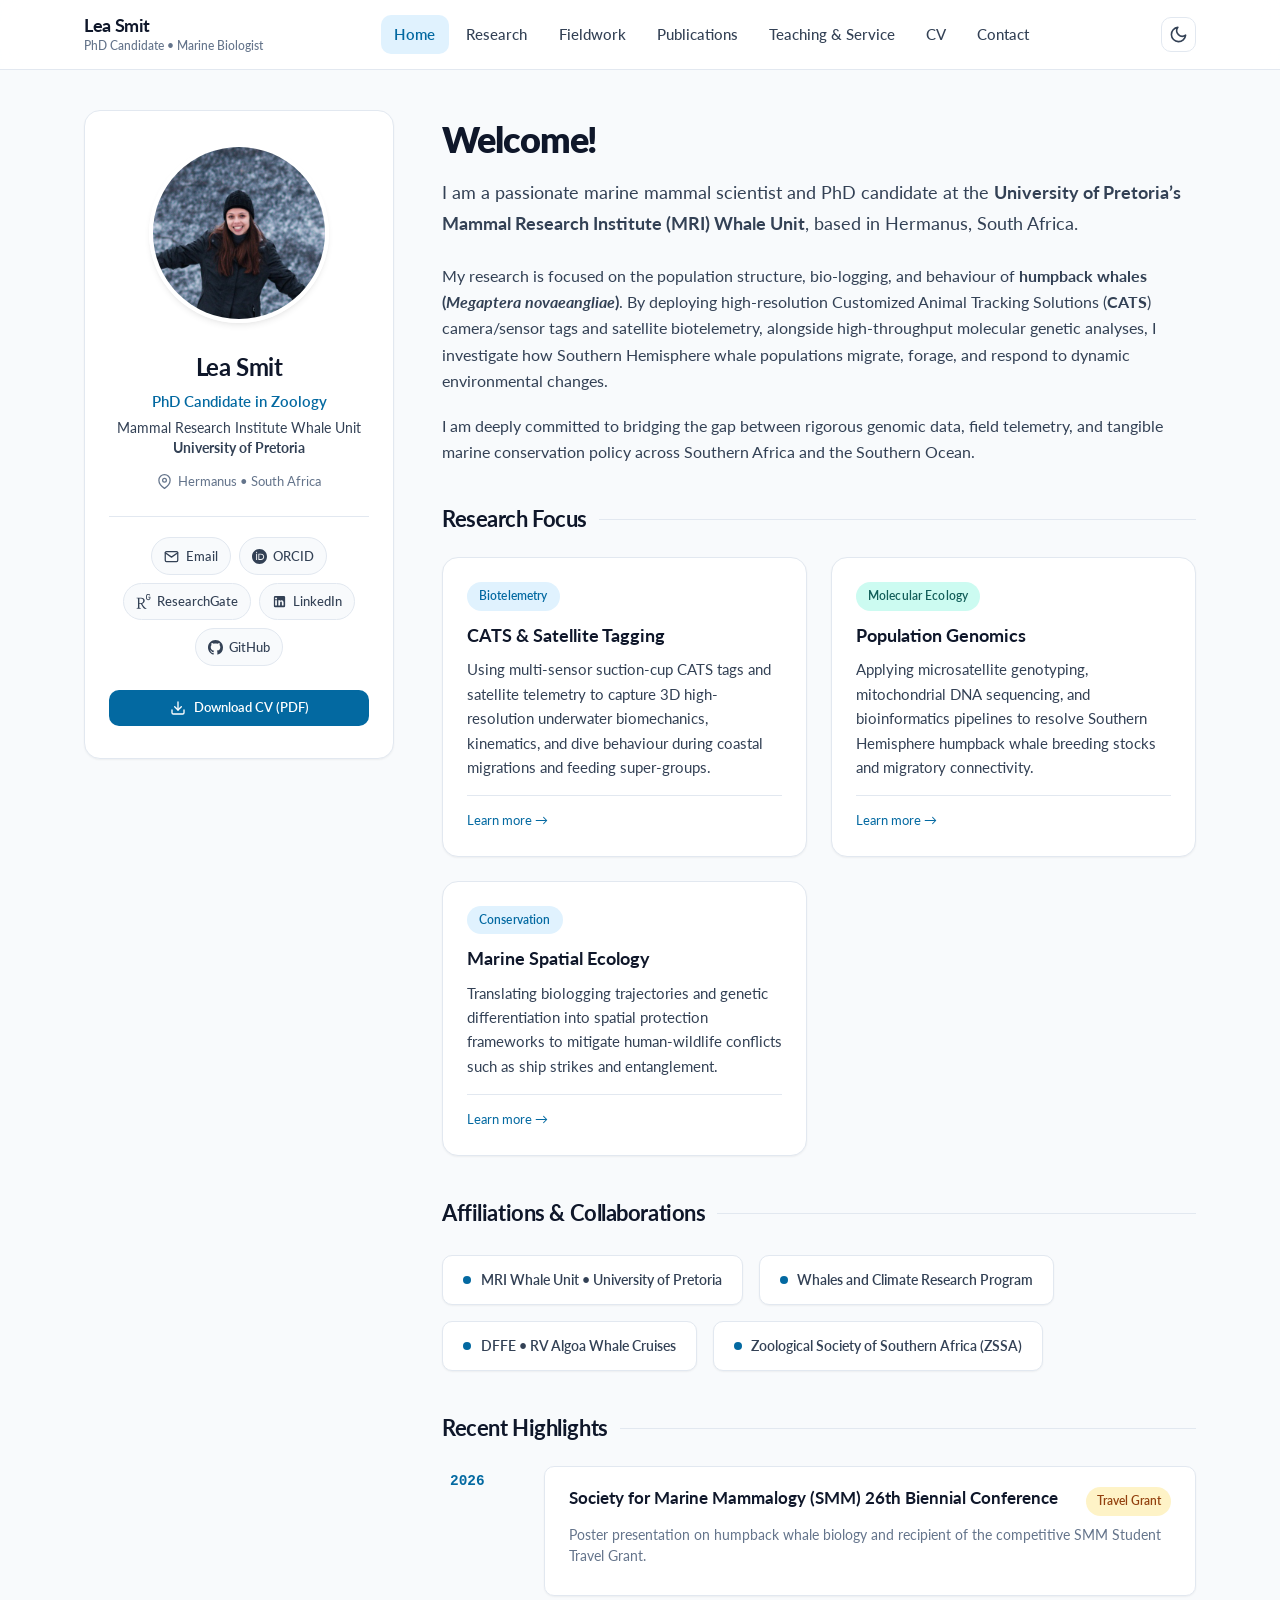
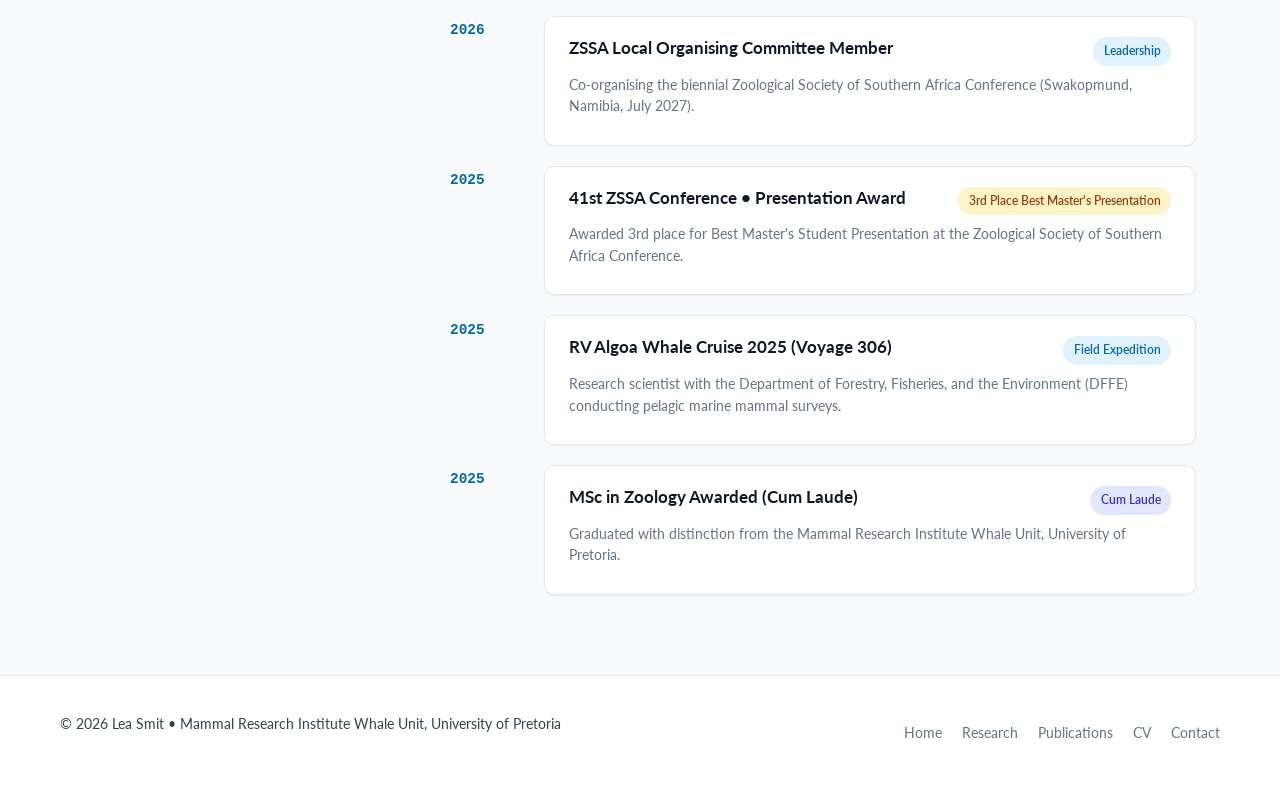
==== index.html @ 1767d65b "Fix ResearchGate icon SVG to official logo" ====
<!DOCTYPE html>
<html lang="en">
<head>
  <meta charset="UTF-8">
  <meta name="viewport" content="width=device-width, initial-scale=1.0">
  <title>Lea Smit | Marine Mammal Biologist &amp; PhD Candidate</title>
  <meta name="description" content="Personal academic website of Lea Smit, PhD candidate in Zoology at the University of Pretoria Mammal Research Institute Whale Unit. Research in humpback whale population structure, bio-logging (CATS & satellite tagging), and molecular genetics.">
  <link rel="preconnect" href="https://fonts.googleapis.com">
  <link rel="preconnect" href="https://fonts.gstatic.com" crossorigin>
  <link href="https://fonts.googleapis.com/css2?family=Lato:ital,wght@0,300;0,400;0,700;0,900;1,400;1,700&display=swap" rel="stylesheet">
  <link rel="stylesheet" href="assets/css/style.css">
</head>
<body>

  <!-- Site Navigation -->
  <header class="site-header">
    <div class="nav-container">
      <a href="index.html" class="brand">
        <div class="brand-info">
          <span class="brand-name">Lea Smit</span>
          <span class="brand-tag">PhD Candidate &bull; Marine Biologist</span>
        </div>
      </a>

      <nav id="nav-menu" class="nav-menu">
        <a href="index.html" class="nav-link">Home</a>
        <a href="research.html" class="nav-link">Research</a>
        <a href="fieldwork.html" class="nav-link">Fieldwork</a>
        <a href="publications.html" class="nav-link">Publications</a>
        <a href="teaching.html" class="nav-link">Teaching &amp; Service</a>
        <a href="cv.html" class="nav-link">CV</a>
        <a href="contact.html" class="nav-link">Contact</a>
      </nav>

      <div class="nav-actions">
        <button id="theme-toggle" class="theme-toggle-btn" aria-label="Toggle dark mode" title="Toggle theme">
          <svg xmlns="http://www.w3.org/2000/svg" width="19" height="19" viewBox="0 0 24 24" fill="none" stroke="currentColor" stroke-width="2" stroke-linecap="round" stroke-linejoin="round">
            <path d="M21 12.79A9 9 0 1 1 11.21 3 7 7 0 0 0 21 12.79z"></path>
          </svg>
        </button>
        <button id="mobile-toggle" class="nav-mobile-toggle" aria-label="Toggle mobile menu">
          <svg xmlns="http://www.w3.org/2000/svg" width="22" height="22" viewBox="0 0 24 24" fill="none" stroke="currentColor" stroke-width="2" stroke-linecap="round" stroke-linejoin="round">
            <line x1="3" y1="12" x2="21" y2="12"></line>
            <line x1="3" y1="6" x2="21" y2="6"></line>
            <line x1="3" y1="18" x2="21" y2="18"></line>
          </svg>
        </button>
      </div>
    </div>
  </header>

  <!-- Main Container (Trestles Layout) -->
  <main class="main-content">
    <div class="trestles-layout">

      <!-- Profile Sidebar -->
      <aside class="profile-sidebar">
        <div class="profile-avatar-wrap">
          <img src="assets/images/profile.jpg" alt="Lea Smit" class="profile-avatar">
        </div>
        <h1 class="profile-name">Lea Smit</h1>
        <p class="profile-title">PhD Candidate in Zoology</p>
        <p class="profile-affiliation">
          Mammal Research Institute Whale Unit<br>
          <strong>University of Pretoria</strong>
        </p>
        <p class="profile-location">
          <svg xmlns="http://www.w3.org/2000/svg" width="15" height="15" viewBox="0 0 24 24" fill="none" stroke="currentColor" stroke-width="2" stroke-linecap="round" stroke-linejoin="round">
            <path d="M21 10c0 7-9 13-9 13s-9-6-9-13a9 9 0 0 1 18 0z"></path>
            <circle cx="12" cy="10" r="3"></circle>
          </svg>
          Hermanus &bull; South Africa
        </p>

        <div class="profile-links">
          <a href="mailto:lea.smit1@gmail.com" class="profile-link-btn" title="Email Lea Smit">
            <svg xmlns="http://www.w3.org/2000/svg" width="14" height="14" viewBox="0 0 24 24" fill="none" stroke="currentColor" stroke-width="2" stroke-linecap="round" stroke-linejoin="round">
              <path d="M4 4h16c1.1 0 2 .9 2 2v12c0 1.1-.9 2-2 2H4c-1.1 0-2-.9-2-2V6c0-1.1.9-2 2-2z"></path>
              <polyline points="22,6 12,13 2,6"></polyline>
            </svg>
            Email
          </a>
          <a href="https://orcid.org/0000-0002-6084-6070" target="_blank" rel="noopener" class="profile-link-btn" title="ORCID Profile">
            <svg xmlns="http://www.w3.org/2000/svg" width="14" height="14" viewBox="0 0 24 24" fill="currentColor">
              <path d="M12 0C5.372 0 0 5.372 0 12s5.372 12 12 12 12-5.372 12-12S18.628 0 12 0zM7.369 4.378c.525 0 .947.431.947.947s-.422.947-.947.947a.95.95 0 0 1-.947-.947c0-.525.422-.947.947-.947zm-.722 3.038h1.444v10.041H6.647V7.416zm3.562 0h3.9c3.712 0 5.344 2.653 5.344 5.025 0 2.578-2.016 5.025-5.325 5.025h-3.919V7.416zm1.444 1.303v7.444h2.297c3.272 0 4.022-2.484 4.022-3.722 0-2.016-1.284-3.722-4.097-3.722h-2.222z"/>
            </svg>
            ORCID
          </a>
          <a href="https://www.researchgate.net/profile/Lea-Smit?ev=hdr_xprf" target="_blank" rel="noopener" class="profile-link-btn" title="ResearchGate Profile">
            <svg xmlns="http://www.w3.org/2000/svg" width="14" height="14" viewBox="0 0 24 24" fill="currentColor">
              <path d="M19.586 0c-.818 0-1.508.19-2.073.565-.563.377-.97.936-1.213 1.68a3.193 3.193 0 0 0-.112.437 8.365 8.365 0 0 0-.078.53 9 9 0 0 0-.05.727c-.01.282-.013.621-.013 1.016a31.121 31.123 0 0 0 .014 1.017 9 9 0 0 0 .05.727 7.946 7.946 0 0 0 .077.53h-.005a3.334 3.334 0 0 0 .113.438c.245.743.65 1.303 1.214 1.68.565.376 1.256.564 2.075.564.8 0 1.536-.213 2.105-.603.57-.39.94-.916 1.175-1.65.076-.235.135-.558.177-.93a10.9 10.9 0 0 0 .043-1.207v-.82c0-.095-.047-.142-.14-.142h-3.064c-.094 0-.14.047-.14.141v.956c0 .094.046.14.14.14h1.666c.056 0 .084.03.084.086 0 .36 0 .62-.036.865-.038.244-.1.447-.147.606-.108.385-.348.664-.638.876-.29.212-.738.35-1.227.35-.545 0-.901-.15-1.21-.353-.306-.203-.517-.454-.67-.915a3.136 3.136 0 0 1-.147-.762 17.366 17.367 0 0 1-.034-.656c-.01-.26-.014-.572-.014-.939a26.401 26.403 0 0 1 .014-.938 15.821 15.822 0 0 1 .035-.656 3.19 3.19 0 0 1 .148-.76 1.89 1.89 0 0 1 .742-1.01c.344-.244.593-.352 1.137-.352.508 0 .815.096 1.144.303.33.207.528.492.764.925.047.094.111.118.198.07l1.044-.43c.075-.048.09-.115.042-.199a3.549 3.549 0 0 0-.466-.742 3 3 0 0 0-.679-.607 3.313 3.313 0 0 0-.903-.41A4.068 4.068 0 0 0 19.586 0zM8.217 5.836c-1.69 0-3.036.086-4.297.086-1.146 0-2.291 0-3.007-.029v.831l1.088.2c.744.144 1.174.488 1.174 2.264v11.288c0 1.777-.43 2.12-1.174 2.263l-1.088.2v.832c.773-.029 2.12-.086 3.465-.086 1.29 0 2.951.057 3.667.086v-.831l-1.49-.2c-.773-.115-1.174-.487-1.174-2.264v-4.784c.688.057 1.29.057 2.206.057 1.748 3.123 3.41 5.472 4.355 6.56.86 1.032 2.177 1.691 3.839 1.691.487 0 1.003-.086 1.318-.23v-.744c-1.031 0-2.063-.716-2.808-1.518-1.26-1.376-2.95-3.582-4.355-6.074 2.32-.545 4.04-2.722 4.04-4.9 0-3.208-2.492-4.698-5.758-4.698zm-.515 1.29c2.406 0 3.839 1.26 3.839 3.552 0 2.263-1.547 3.782-4.097 3.782-.974 0-1.404-.03-2.063-.086v-7.19c.66-.059 1.547-.059 2.32-.059z"/>
            </svg>
            ResearchGate
          </a>
          <a href="https://www.linkedin.com/in/lea-smit-516092230/" target="_blank" rel="noopener" class="profile-link-btn" title="LinkedIn Profile">
            <svg xmlns="http://www.w3.org/2000/svg" width="14" height="14" viewBox="0 0 24 24" fill="currentColor">
              <path d="M19 3a2 2 0 0 1 2 2v14a2 2 0 0 1-2 2H5a2 2 0 0 1-2-2V5a2 2 0 0 1 2-2h14m-.5 15.5v-5.3a3.26 3.26 0 0 0-3.26-3.26c-.85 0-1.84.52-2.28 1.3v-1.11h-2.79v8.37h2.79v-4.93c0-.77.62-1.4 1.39-1.4a1.4 1.4 0 0 1 1.4 1.4v4.93h2.75M6.46 8.76a1.64 1.64 0 1 0-.02-3.28 1.64 1.64 0 0 0 .02 3.28m-1.39 9.74h2.79V9.93H5.07v8.57z"/>
            </svg>
            LinkedIn
          </a>
          <a href="https://github.com/leasmit" target="_blank" rel="noopener" class="profile-link-btn" title="GitHub Profile">
            <svg xmlns="http://www.w3.org/2000/svg" width="14" height="14" viewBox="0 0 24 24" fill="currentColor">
              <path d="M12 0C5.37 0 0 5.37 0 12c0 5.31 3.435 9.795 8.205 11.385.6.105.825-.255.825-.57 0-.285-.015-1.23-.015-2.235-3.015.555-3.795-.735-4.035-1.41-.135-.345-.72-1.41-1.23-1.695-.42-.225-1.02-.78-.015-.795.945-.015 1.62.87 1.845 1.23 1.08 1.815 2.805 1.305 3.495.99.105-.78.42-1.305.765-1.605-2.67-.3-5.46-1.335-5.46-5.925 0-1.305.465-2.385 1.23-3.225-.12-.3-.54-1.53.12-3.18 0 0 1.005-.315 3.3 1.23.96-.27 1.98-.405 3-.405s2.04.135 3 .405c2.295-1.56 3.3-1.23 3.3-1.23.66 1.65.24 2.88.12 3.18.765.84 1.23 1.905 1.23 3.225 0 4.605-2.805 5.625-5.475 5.925.435.375.81 1.095.81 2.22 0 1.605-.015 2.895-.015 3.3 0 .315.225.69.825.57A12.02 12.02 0 0 0 24 12c0-6.63-5.37-12-12-12z"/>
            </svg>
            GitHub
          </a>
        </div>

        <div style="margin-top: 1.5rem; width: 100%;">
          <a href="assets/docs/CV_Lea_Smit.pdf" class="btn btn-primary btn-sm" style="width: 100%;" download>
            <svg xmlns="http://www.w3.org/2000/svg" width="16" height="16" viewBox="0 0 24 24" fill="none" stroke="currentColor" stroke-width="2" stroke-linecap="round" stroke-linejoin="round">
              <path d="M21 15v4a2 2 0 0 1-2 2H5a2 2 0 0 1-2-2v-4"></path>
              <polyline points="7 10 12 15 17 10"></polyline>
              <line x1="12" y1="15" x2="12" y2="3"></line>
            </svg>
            Download CV (PDF)
          </a>
        </div>
      </aside>

      <!-- Main Profile Content -->
      <section class="profile-content">
        <div class="page-header" style="border-bottom: none; margin-bottom: 1.5rem; padding-bottom: 0;">
          <h2 class="page-title" style="font-size: 2.25rem;">Welcome!</h2>
          <p class="lead-text">
            I am a passionate marine mammal scientist and PhD candidate at the <strong>University of Pretoria’s Mammal Research Institute (MRI) Whale Unit</strong>, based in Hermanus, South Africa.
          </p>
        </div>

        <p>
          My research is focused on the population structure, bio-logging, and behaviour of <strong>humpback whales (<em>Megaptera novaeangliae</em>)</strong>. By deploying high-resolution Customized Animal Tracking Solutions (<strong>CATS</strong>) camera/sensor tags and satellite biotelemetry, alongside high-throughput molecular genetic analyses, I investigate how Southern Hemisphere whale populations migrate, forage, and respond to dynamic environmental changes.
        </p>

        <p>
          I am deeply committed to bridging the gap between rigorous genomic data, field telemetry, and tangible marine conservation policy across Southern Africa and the Southern Ocean.
        </p>

        <!-- Core Research Pillars -->
        <h3 class="section-heading">Research Focus</h3>
        <div class="cards-grid">
          <div class="card">
            <span class="card-tag">Biotelemetry</span>
            <h4 class="card-title">CATS &amp; Satellite Tagging</h4>
            <p class="card-body">
              Using multi-sensor suction-cup CATS tags and satellite telemetry to capture 3D high-resolution underwater biomechanics, kinematics, and dive behaviour during coastal migrations and feeding super-groups.
            </p>
            <div class="card-meta">
              <a href="research.html#biologging">Learn more &rarr;</a>
            </div>
          </div>

          <div class="card">
            <span class="card-tag teal">Molecular Ecology</span>
            <h4 class="card-title">Population Genomics</h4>
            <p class="card-body">
              Applying microsatellite genotyping, mitochondrial DNA sequencing, and bioinformatics pipelines to resolve Southern Hemisphere humpback whale breeding stocks and migratory connectivity.
            </p>
            <div class="card-meta">
              <a href="research.html#genomics">Learn more &rarr;</a>
            </div>
          </div>

          <div class="card">
            <span class="card-tag">Conservation</span>
            <h4 class="card-title">Marine Spatial Ecology</h4>
            <p class="card-body">
              Translating biologging trajectories and genetic differentiation into spatial protection frameworks to mitigate human-wildlife conflicts such as ship strikes and entanglement.
            </p>
            <div class="card-meta">
              <a href="research.html#conservation">Learn more &rarr;</a>
            </div>
          </div>
        </div>

        <!-- Institutional Affiliations -->
        <h3 class="section-heading">Affiliations &amp; Collaborations</h3>
        <div class="affiliations-row">
          <div class="affiliation-badge">
            <span class="dot"></span>
            <span>MRI Whale Unit &bull; University of Pretoria</span>
          </div>
          <div class="affiliation-badge">
            <span class="dot"></span>
            <span>Whales and Climate Research Program</span>
          </div>
          <div class="affiliation-badge">
            <span class="dot"></span>
            <span>DFFE &bull; RV Algoa Whale Cruises</span>
          </div>
          <div class="affiliation-badge">
            <span class="dot"></span>
            <span>Zoological Society of Southern Africa (ZSSA)</span>
          </div>
        </div>

        <!-- Latest News & Highlights -->
        <h3 class="section-heading">Recent Highlights</h3>
        <div class="timeline">
          <div class="timeline-item">
            <div class="timeline-year">2026</div>
            <div class="timeline-content">
              <div class="timeline-header">
                <span class="timeline-title">Society for Marine Mammalogy (SMM) 26th Biennial Conference</span>
                <span class="badge-pill award">Travel Grant</span>
              </div>
              <p class="timeline-subtitle">Poster presentation on humpback whale biology and recipient of the competitive SMM Student Travel Grant.</p>
            </div>
          </div>

          <div class="timeline-item">
            <div class="timeline-year">2026</div>
            <div class="timeline-content">
              <div class="timeline-header">
                <span class="timeline-title">ZSSA Local Organising Committee Member</span>
                <span class="badge-pill">Leadership</span>
              </div>
              <p class="timeline-subtitle">Co-organising the biennial Zoological Society of Southern Africa Conference (Swakopmund, Namibia, July 2027).</p>
            </div>
          </div>

          <div class="timeline-item">
            <div class="timeline-year">2025</div>
            <div class="timeline-content">
              <div class="timeline-header">
                <span class="timeline-title">41st ZSSA Conference &bull; Presentation Award</span>
                <span class="badge-pill award">3rd Place Best Master's Presentation</span>
              </div>
              <p class="timeline-subtitle">Awarded 3rd place for Best Master's Student Presentation at the Zoological Society of Southern Africa Conference.</p>
            </div>
          </div>

          <div class="timeline-item">
            <div class="timeline-year">2025</div>
            <div class="timeline-content">
              <div class="timeline-header">
                <span class="timeline-title">RV Algoa Whale Cruise 2025 (Voyage 306)</span>
                <span class="badge-pill">Field Expedition</span>
              </div>
              <p class="timeline-subtitle">Research scientist with the Department of Forestry, Fisheries, and the Environment (DFFE) conducting pelagic marine mammal surveys.</p>
            </div>
          </div>

          <div class="timeline-item">
            <div class="timeline-year">2025</div>
            <div class="timeline-content">
              <div class="timeline-header">
                <span class="timeline-title">MSc in Zoology Awarded (Cum Laude)</span>
                <span class="badge-pill honor">Cum Laude</span>
              </div>
              <p class="timeline-subtitle">Graduated with distinction from the Mammal Research Institute Whale Unit, University of Pretoria.</p>
            </div>
          </div>
        </div>

      </section>
    </div>
  </main>

  <!-- Site Footer -->
  <footer class="site-footer">
    <div class="footer-container">
      <p>&copy; 2026 Lea Smit &bull; Mammal Research Institute Whale Unit, University of Pretoria</p>
      <ul class="footer-links">
        <li><a href="index.html">Home</a></li>
        <li><a href="research.html">Research</a></li>
        <li><a href="publications.html">Publications</a></li>
        <li><a href="cv.html">CV</a></li>
        <li><a href="contact.html">Contact</a></li>
      </ul>
    </div>
  </footer>

  <script src="assets/js/main.js"></script>
</body>
</html>
---- assets/css/style.css ----
/* ==========================================================================
   Lea Smit - Academic & Research Portfolio
   Modern, Accessible, Responsive Stylesheet
   ========================================================================== */

@import url('https://fonts.googleapis.com/css2?family=Lato:ital,wght@0,300;0,400;0,700;0,900;1,400;1,700&display=swap');

:root {
  /* Color Palette - Light Mode */
  --bg-body: #f8fafc;
  --bg-surface: #ffffff;
  --bg-surface-glass: rgba(255, 255, 255, 0.88);
  --bg-card: #ffffff;
  --bg-card-hover: #f1f5f9;
  --bg-pill: #e0f2fe;
  --text-pill: #0369a1;
  
  --text-primary: #0f172a;
  --text-secondary: #334155;
  --text-muted: #64748b;
  
  --primary: #0369a1;
  --primary-dark: #075985;
  --primary-light: #e0f2fe;
  
  --accent: #0f766e;
  --accent-light: #ccfbf1;
  --accent-dark: #115e59;
  
  --border: #e2e8f0;
  --border-strong: #cbd5e1;
  
  --shadow-sm: 0 1px 2px 0 rgba(0, 0, 0, 0.05);
  --shadow-md: 0 4px 6px -1px rgba(0, 0, 0, 0.07), 0 2px 4px -2px rgba(0, 0, 0, 0.05);
  --shadow-lg: 0 10px 15px -3px rgba(0, 0, 0, 0.08), 0 4px 6px -4px rgba(0, 0, 0, 0.04);
  
  --radius-sm: 6px;
  --radius-md: 10px;
  --radius-lg: 16px;
  --radius-full: 9999px;
  
  --font-sans: 'Lato', -apple-system, BlinkMacSystemFont, "Segoe UI", Roboto, "Helvetica Neue", Arial, sans-serif;
  --font-mono: ui-monospace, SFMono-Regular, Menlo, Monaco, Consolas, monospace;
  
  --transition: all 0.25s ease;
  --max-width: 1160px;
}

[data-theme="dark"] {
  /* Color Palette - Dark Mode */
  --bg-body: #0b1120;
  --bg-surface: #131d31;
  --bg-surface-glass: rgba(19, 29, 49, 0.88);
  --bg-card: #162238;
  --bg-card-hover: #1c2b46;
  --bg-pill: #082f49;
  --text-pill: #38bdf8;
  
  --text-primary: #f8fafc;
  --text-secondary: #cbd5e1;
  --text-muted: #94a3b8;
  
  --primary: #38bdf8;
  --primary-dark: #0284c7;
  --primary-light: #082f49;
  
  --accent: #2dd4bf;
  --accent-light: #134e48;
  --accent-dark: #14b8a6;
  
  --border: #1e293b;
  --border-strong: #334155;
  
  --shadow-sm: 0 1px 2px 0 rgba(0, 0, 0, 0.3);
  --shadow-md: 0 4px 6px -1px rgba(0, 0, 0, 0.35);
  --shadow-lg: 0 10px 15px -3px rgba(0, 0, 0, 0.45);
}

/* ==========================================================================
   Base & Reset
   ========================================================================== */

*, *::before, *::after {
  box-sizing: border-box;
  margin: 0;
  padding: 0;
}

html {
  font-size: 16px;
  scroll-behavior: smooth;
}

body {
  font-family: var(--font-sans);
  background-color: var(--bg-body);
  color: var(--text-primary);
  line-height: 1.65;
  min-height: 100vh;
  display: flex;
  flex-direction: column;
  transition: background-color 0.3s ease, color 0.3s ease;
  -webkit-font-smoothing: antialiased;
}

a {
  color: var(--primary);
  text-decoration: none;
  transition: var(--transition);
}

a:hover {
  color: var(--accent);
  text-decoration: underline;
}

img {
  max-width: 100%;
  height: auto;
  display: block;
}

/* ==========================================================================
   Header & Navigation
   ========================================================================== */

.site-header {
  position: sticky;
  top: 0;
  z-index: 1000;
  background-color: var(--bg-surface-glass);
  backdrop-filter: blur(12px);
  -webkit-backdrop-filter: blur(12px);
  border-bottom: 1px solid var(--border);
  transition: var(--transition);
}

.nav-container {
  max-width: var(--max-width);
  margin: 0 auto;
  padding: 0.85rem 1.5rem;
  display: flex;
  align-items: center;
  justify-content: space-between;
  gap: 1.5rem;
}

.brand {
  display: flex;
  flex-direction: column;
  text-decoration: none;
  color: var(--text-primary);
}

.brand-icon {
  display: none;
}

.brand-info {
  display: flex;
  flex-direction: column;
}

.brand-name {
  font-size: 1.15rem;
  font-weight: 700;
  letter-spacing: -0.02em;
  color: var(--text-primary);
  line-height: 1.2;
}

.brand-tag {
  font-size: 0.75rem;
  color: var(--text-muted);
  font-weight: 500;
}

.nav-menu {
  display: flex;
  align-items: center;
  gap: 0.25rem;
  list-style: none;
}

.nav-link {
  display: inline-flex;
  align-items: center;
  gap: 0.35rem;
  padding: 0.45rem 0.85rem;
  font-size: 0.925rem;
  font-weight: 500;
  color: var(--text-secondary);
  border-radius: var(--radius-md);
  text-decoration: none;
  transition: var(--transition);
}

.nav-link:hover {
  color: var(--primary);
  background-color: var(--primary-light);
  text-decoration: none;
}

.nav-link.active {
  color: var(--primary);
  font-weight: 600;
  background-color: var(--primary-light);
}

.nav-actions {
  display: flex;
  align-items: center;
  gap: 0.75rem;
}

.theme-toggle-btn {
  background: none;
  border: 1px solid var(--border);
  border-radius: var(--radius-md);
  padding: 0.45rem;
  cursor: pointer;
  color: var(--text-secondary);
  display: inline-flex;
  align-items: center;
  justify-content: center;
  transition: var(--transition);
}

.theme-toggle-btn:hover {
  background-color: var(--bg-card-hover);
  color: var(--primary);
  border-color: var(--border-strong);
}

.theme-toggle-btn svg {
  width: 19px;
  height: 19px;
}

.nav-mobile-toggle {
  display: none;
  background: none;
  border: 1px solid var(--border);
  border-radius: var(--radius-md);
  padding: 0.45rem;
  color: var(--text-primary);
  cursor: pointer;
}

/* ==========================================================================
   Layout Containers & Grid
   ========================================================================== */

.main-content {
  flex: 1;
  max-width: var(--max-width);
  width: 100%;
  margin: 0 auto;
  padding: 2.5rem 1.5rem;
}

/* Trestles Layout (Home Page) */
.trestles-layout {
  display: grid;
  grid-template-columns: 310px 1fr;
  gap: 3rem;
  align-items: start;
}

.profile-sidebar {
  position: sticky;
  top: 5.5rem;
  display: flex;
  flex-direction: column;
  align-items: center;
  text-align: center;
  background-color: var(--bg-surface);
  border: 1px solid var(--border);
  border-radius: var(--radius-lg);
  padding: 2rem 1.5rem;
  box-shadow: var(--shadow-sm);
}

.profile-avatar-wrap {
  position: relative;
  width: 180px;
  height: 180px;
  margin-bottom: 1.5rem;
}

.profile-avatar {
  width: 100%;
  height: 100%;
  object-fit: cover;
  border-radius: var(--radius-full);
  border: 4px solid var(--bg-surface);
  box-shadow: var(--shadow-md);
}

.profile-name {
  font-size: 1.5rem;
  font-weight: 700;
  letter-spacing: -0.02em;
  color: var(--text-primary);
  margin-bottom: 0.25rem;
}

.profile-title {
  font-size: 0.95rem;
  font-weight: 600;
  color: var(--primary);
  margin-bottom: 0.5rem;
  line-height: 1.35;
}

.profile-affiliation {
  font-size: 0.85rem;
  color: var(--text-secondary);
  line-height: 1.45;
  margin-bottom: 0.75rem;
}

.profile-location {
  display: inline-flex;
  align-items: center;
  gap: 0.35rem;
  font-size: 0.825rem;
  color: var(--text-muted);
  margin-bottom: 1.5rem;
}

.profile-links {
  display: flex;
  flex-wrap: wrap;
  justify-content: center;
  gap: 0.5rem;
  width: 100%;
  padding-top: 1.25rem;
  border-top: 1px solid var(--border);
}

.profile-link-btn {
  display: inline-flex;
  align-items: center;
  gap: 0.4rem;
  padding: 0.45rem 0.75rem;
  font-size: 0.8rem;
  font-weight: 500;
  color: var(--text-secondary);
  background-color: var(--bg-body);
  border: 1px solid var(--border);
  border-radius: var(--radius-full);
  text-decoration: none;
  transition: var(--transition);
}

.profile-link-btn:hover {
  background-color: var(--primary-light);
  color: var(--primary);
  border-color: var(--primary);
  text-decoration: none;
  transform: translateY(-1px);
}

.profile-link-btn svg {
  width: 15px;
  height: 15px;
  flex-shrink: 0;
}

/* ==========================================================================
   Typography & Sections
   ========================================================================== */

.page-header {
  margin-bottom: 2.25rem;
  padding-bottom: 1.25rem;
  border-bottom: 1px solid var(--border);
}

.page-title {
  font-size: 2.15rem;
  font-weight: 800;
  letter-spacing: -0.03em;
  color: var(--text-primary);
  margin-bottom: 0.5rem;
}

.page-subtitle {
  font-size: 1.1rem;
  color: var(--text-muted);
  max-width: 760px;
}

.section-heading {
  display: flex;
  align-items: center;
  gap: 0.75rem;
  font-size: 1.35rem;
  font-weight: 700;
  letter-spacing: -0.02em;
  color: var(--text-primary);
  margin: 2.25rem 0 1.25rem;
}

.section-heading::after {
  content: "";
  flex: 1;
  height: 1px;
  background-color: var(--border);
}

.lead-text {
  font-size: 1.125rem;
  line-height: 1.7;
  color: var(--text-secondary);
  margin-bottom: 1.25rem;
}

p {
  line-height: 1.65;
  margin-bottom: 1.15rem;
  color: var(--text-secondary);
}

/* ==========================================================================
   Cards & Component Grids
   ========================================================================== */

.cards-grid {
  display: grid;
  grid-template-columns: repeat(auto-fit, minmax(320px, 1fr));
  gap: 1.5rem;
  margin-bottom: 2.5rem;
}

.card {
  background-color: var(--bg-surface);
  border: 1px solid var(--border);
  border-radius: var(--radius-lg);
  padding: 1.5rem;
  box-shadow: var(--shadow-sm);
  transition: var(--transition);
  display: flex;
  flex-direction: column;
}

.card:hover {
  transform: translateY(-3px);
  box-shadow: var(--shadow-md);
  border-color: var(--border-strong);
}

.card-img-wrap {
  border-radius: var(--radius-md);
  overflow: hidden;
  margin-bottom: 1.25rem;
  height: 200px;
  background-color: var(--bg-card-hover);
}

.card-img {
  width: 100%;
  height: 100%;
  object-fit: cover;
  transition: transform 0.4s ease;
}

.card:hover .card-img {
  transform: scale(1.03);
}

.card-tag {
  display: inline-block;
  align-self: flex-start;
  padding: 0.25rem 0.75rem;
  font-size: 0.775rem;
  font-weight: 600;
  letter-spacing: 0.01em;
  border-radius: var(--radius-full);
  background-color: var(--bg-pill);
  color: var(--text-pill);
  margin-bottom: 0.75rem;
}

.card-tag.teal {
  background-color: var(--accent-light);
  color: var(--accent-dark);
}

.card-title,
.card h3,
.card h4 {
  font-size: 1.15rem;
  font-weight: 700;
  color: var(--text-primary);
  margin-bottom: 0.6rem;
  line-height: 1.35;
}

.card-body {
  font-size: 0.925rem;
  color: var(--text-secondary);
  flex: 1;
  margin-bottom: 1rem;
}

.card-meta {
  font-size: 0.825rem;
  color: var(--text-muted);
  display: flex;
  align-items: center;
  gap: 1rem;
  border-top: 1px solid var(--border);
  padding-top: 0.85rem;
  margin-top: auto;
}

/* Timeline & Presentation Items */
.timeline {
  display: flex;
  flex-direction: column;
  gap: 1.25rem;
  position: relative;
  margin-bottom: 2.5rem;
}

.timeline-item {
  position: relative;
  display: flex;
  gap: 1.5rem;
  padding-left: 0.5rem;
}

.timeline-year {
  font-size: 0.9rem;
  font-weight: 700;
  color: var(--primary);
  min-width: 70px;
  padding-top: 0.2rem;
  font-family: var(--font-mono);
}

.timeline-content {
  flex: 1;
  background-color: var(--bg-surface);
  border: 1px solid var(--border);
  border-radius: var(--radius-md);
  padding: 1.25rem 1.5rem;
  box-shadow: var(--shadow-sm);
}

.timeline-header {
  display: flex;
  justify-content: space-between;
  align-items: flex-start;
  gap: 1rem;
  margin-bottom: 0.5rem;
  flex-wrap: wrap;
}

.timeline-title {
  font-size: 1.05rem;
  font-weight: 700;
  line-height: 1.35;
  color: var(--text-primary);
}

.timeline-subtitle {
  font-size: 0.9rem;
  line-height: 1.5;
  color: var(--text-muted);
  margin-bottom: 0.5rem;
}

/* Badges & Pills */
.badges-row {
  display: flex;
  flex-direction: row;
  align-items: center;
  flex-wrap: wrap;
  gap: 0.65rem;
  margin-bottom: 0.85rem;
}

.badges-row .card-tag,
.badges-row .badge-pill {
  margin-bottom: 0;
  display: inline-flex;
  align-items: center;
  justify-content: center;
  height: 26px;
  line-height: 1;
  padding: 0 0.75rem;
  box-sizing: border-box;
}

.badge-pill {
  display: inline-flex;
  align-items: center;
  gap: 0.35rem;
  padding: 0.25rem 0.65rem;
  font-size: 0.775rem;
  font-weight: 600;
  border-radius: var(--radius-full);
  background-color: var(--bg-pill);
  color: var(--text-pill);
  white-space: nowrap;
}

.badge-pill.award {
  background-color: #fef3c7;
  color: #92400e;
}

[data-theme="dark"] .badge-pill.award {
  background-color: #78350f;
  color: #fef3c7;
}

.badge-pill.honor {
  background-color: #e0e7ff;
  color: #3730a3;
}

[data-theme="dark"] .badge-pill.honor {
  background-color: #312e81;
  color: #c7d2fe;
}

.skills-cloud {
  display: flex;
  flex-wrap: wrap;
  align-items: center;
  gap: 0.5rem;
  margin-top: 0.75rem;
}

.skill-tag {
  display: inline-flex;
  align-items: center;
  font-size: 0.825rem;
  line-height: 1.35;
  padding: 0.35rem 0.75rem;
  background-color: var(--bg-surface);
  border: 1px solid var(--border);
  border-radius: var(--radius-md);
  color: var(--text-secondary);
  font-weight: 500;
}

/* Buttons */
.btn {
  display: inline-flex;
  align-items: center;
  justify-content: center;
  gap: 0.5rem;
  padding: 0.65rem 1.25rem;
  font-size: 0.925rem;
  font-weight: 600;
  border-radius: var(--radius-md);
  cursor: pointer;
  text-decoration: none;
  transition: var(--transition);
}

.btn-primary,
a.btn-primary {
  background-color: var(--primary);
  color: #ffffff;
  border: 1px solid transparent;
}

.btn-primary:hover,
a.btn-primary:hover {
  background-color: var(--primary-dark);
  color: #ffffff;
  text-decoration: none;
  transform: translateY(-1px);
  box-shadow: var(--shadow-sm);
}

.btn-secondary {
  background-color: var(--bg-surface);
  color: var(--text-primary);
  border: 1px solid var(--border);
}

.btn-secondary:hover {
  background-color: var(--bg-card-hover);
  border-color: var(--border-strong);
  text-decoration: none;
}

.btn-sm {
  padding: 0.4rem 0.85rem;
  font-size: 0.825rem;
}

/* Affiliation badges */
.affiliations-row {
  display: flex;
  flex-wrap: wrap;
  align-items: center;
  gap: 1rem;
  margin: 1.5rem 0 2.5rem;
}

.affiliation-badge {
  background-color: var(--bg-surface);
  border: 1px solid var(--border);
  border-radius: var(--radius-md);
  padding: 0.75rem 1.25rem;
  font-size: 0.9rem;
  font-weight: 600;
  color: var(--text-secondary);
  box-shadow: var(--shadow-sm);
  display: flex;
  align-items: center;
  gap: 0.6rem;
}

.affiliation-badge span.dot {
  width: 8px;
  height: 8px;
  border-radius: 50%;
  background-color: var(--primary);
}

/* CV specific table/block styles */
.cv-section {
  margin-bottom: 2.5rem;
}

.cv-entry {
  display: grid;
  grid-template-columns: 180px 1fr;
  gap: 1.5rem;
  padding: 1rem 0;
  border-bottom: 1px solid var(--border);
}

.cv-entry:last-child {
  border-bottom: none;
}

.cv-date {
  font-size: 0.875rem;
  font-weight: 600;
  color: var(--primary);
  font-family: var(--font-mono);
}

.cv-details h3,
.cv-details h4 {
  font-size: 1.05rem;
  font-weight: 700;
  line-height: 1.35;
  color: var(--text-primary);
  margin-bottom: 0.25rem;
}

.cv-institution {
  font-size: 0.9rem;
  color: var(--text-muted);
  margin-bottom: 0.5rem;
}

/* ==========================================================================
   Footer
   ========================================================================== */

.site-footer {
  margin-top: auto;
  border-top: 1px solid var(--border);
  background-color: var(--bg-surface);
  padding: 2.25rem 1.5rem;
  font-size: 0.875rem;
  color: var(--text-muted);
}

.footer-container {
  max-width: var(--max-width);
  margin: 0 auto;
  display: flex;
  justify-content: space-between;
  align-items: center;
  flex-wrap: wrap;
  gap: 1.25rem;
}

.footer-links {
  display: flex;
  gap: 1.25rem;
  list-style: none;
}

.footer-links a {
  color: var(--text-muted);
}

.footer-links a:hover {
  color: var(--primary);
}

/* ==========================================================================
   Print Stylesheet (CV Printing)
   ========================================================================== */

@media print {
  body {
    background-color: #ffffff;
    color: #000000;
    font-size: 10.5pt;
    line-height: 1.5;
  }
  
  .site-header,
  .site-footer,
  .theme-toggle-btn,
  .btn-no-print,
  .no-print {
    display: none;
  }
  
  .main-content {
    max-width: 100%;
    padding: 0;
  }
  
  .card, .timeline-content, .profile-sidebar {
    border: none;
    box-shadow: none;
    padding: 0.5rem 0.75rem;
  }
  
  a {
    color: inherit;
    text-decoration: none;
  }
}

/* ==========================================================================
   Responsive Breakpoints
   ========================================================================== */

@media (max-width: 900px) {
  .trestles-layout {
    grid-template-columns: 1fr;
    gap: 2rem;
  }
  
  .profile-sidebar {
    position: static;
    max-width: 520px;
    margin: 0 auto;
    width: 100%;
  }
  
  .cv-entry {
    grid-template-columns: 1fr;
    gap: 0.35rem;
  }
}

@media (max-width: 768px) {
  .nav-mobile-toggle {
    display: inline-flex;
  }
  
  .nav-menu {
    display: none;
    position: absolute;
    top: 100%;
    left: 0;
    right: 0;
    background-color: var(--bg-surface);
    border-bottom: 1px solid var(--border);
    flex-direction: column;
    padding: 1rem 1.5rem;
    box-shadow: var(--shadow-md);
  }
  
  .nav-menu.open {
    display: flex;
  }
  
  .nav-link {
    width: 100%;
    padding: 0.65rem 1rem;
  }
  
  .cards-grid {
    grid-template-columns: 1fr;
  }
  
  .timeline-item {
    flex-direction: column;
    gap: 0.5rem;
  }
  
  .timeline-year {
    min-width: auto;
  }
  
  .footer-container {
    flex-direction: column;
    text-align: center;
  }
}
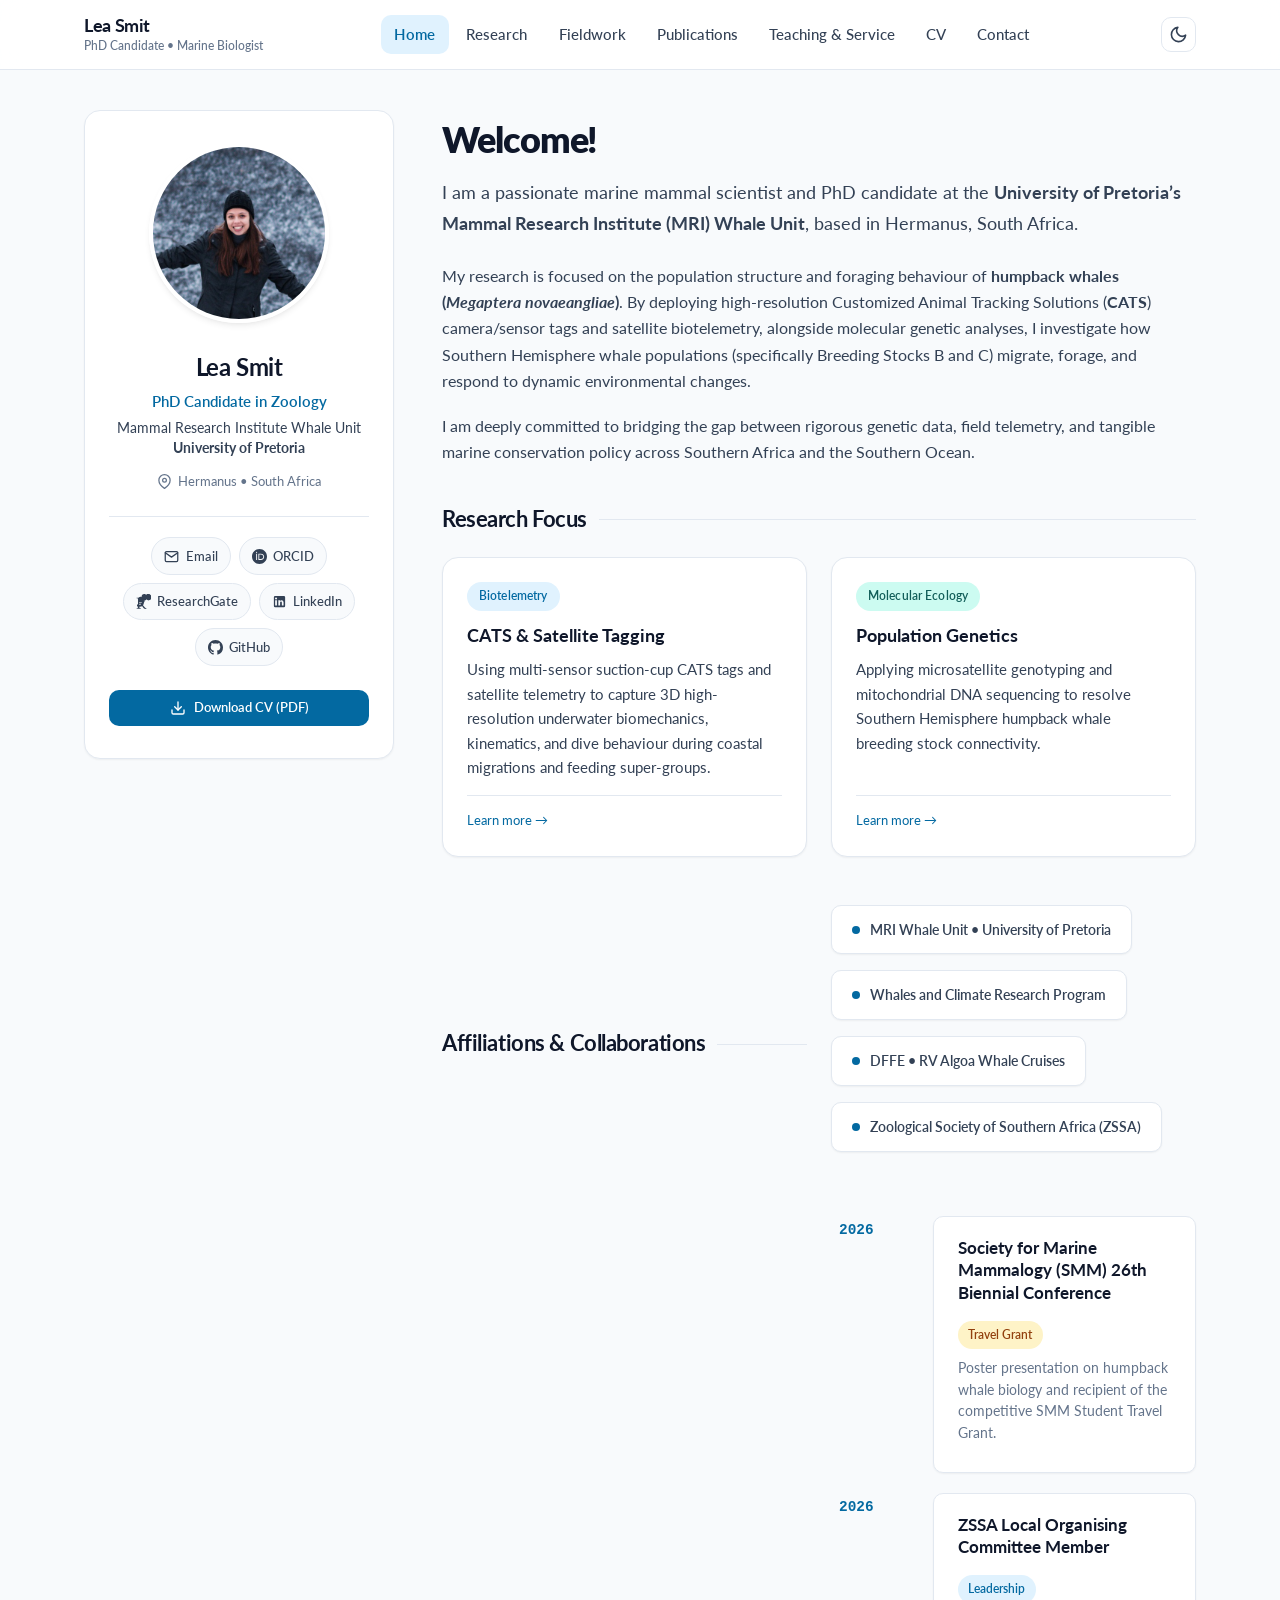
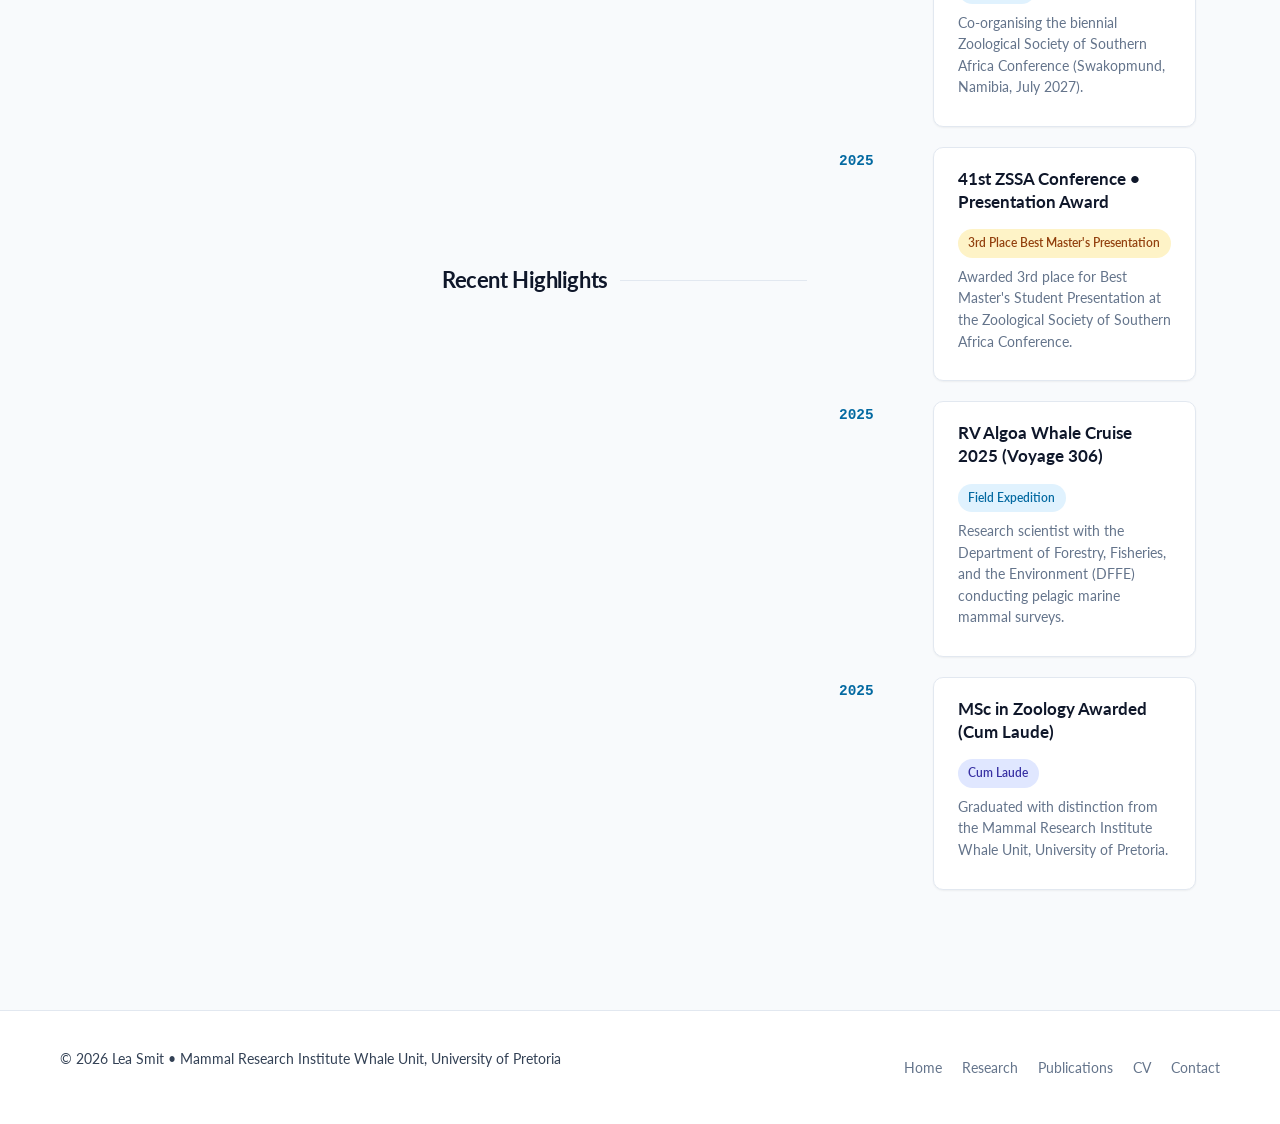
==== commit 50ceee11: "Updated Home Page welcome and research focus sections" ====
--- a/index.html
+++ b/index.html
@@ -88,6 +88,7 @@
           </a>
           <a href="https://www.researchgate.net/profile/Lea-Smit?ev=hdr_xprf" target="_blank" rel="noopener" class="profile-link-btn" title="ResearchGate Profile">
             <svg xmlns="http://www.w3.org/2000/svg" width="14" height="14" viewBox="0 0 24 24" fill="currentColor">
+              <path d="M19.586 0c-.818 0-1.508.19-2.073.565-.563.377-.97.936-1.213 1.68a3.193 3.193 0 0 0-1.12-1.68C14.618.19 13.928 0 13.11 0c-1.277 0-2.31.42-3.084 1.25-.774.83-1.166 2.003-1.166 3.5v.42c-.443-.4-1.002-.6-1.67-.6-1.077 0-1.954.406-2.618 1.212-.663.805-.997 1.905-.997 3.284 0 1.385.334 2.49 1 3.3.664.81 1.54 1.22 2.615 1.22.668 0 1.227-.2 1.67-.6v.83c0 1.22-.32 2.13-.956 2.72-.636.59-1.554.89-2.74.89-.62 0-1.235-.07-1.84-.21-.606-.14-1.18-.36-1.72-.65v3.18c.55.24 1.15.42 1.8.53.66.11 1.36.17 2.1.17 2.22 0 3.96-.58 5.19-1.74 1.23-1.16 1.85-2.88 1.85-5.15V9.45c.42.38.96.58 1.62.58.78 0 1.44-.19 1.97-.56.54-.37.93-.93 1.17-1.68.27.75.68 1.31 1.22 1.68.55.37 1.22.56 2.01.56 1.22 0 2.22-.42 2.98-1.25.76-.84 1.15-2.01 1.15-3.5 0-1.5-.39-2.67-1.15-3.5-.76-.84-1.76-1.26-2.98-1.26z"/>
               <path d="M19.586 0c-.818 0-1.508.19-2.073.565-.563.377-.97.936-1.213 1.68a3.193 3.193 0 0 0-.112.437 8.365 8.365 0 0 0-.078.53 9 9 0 0 0-.05.727c-.01.282-.013.621-.013 1.016a31.121 31.123 0 0 0 .014 1.017 9 9 0 0 0 .05.727 7.946 7.946 0 0 0 .077.53h-.005a3.334 3.334 0 0 0 .113.438c.245.743.65 1.303 1.214 1.68.565.376 1.256.564 2.075.564.8 0 1.536-.213 2.105-.603.57-.39.94-.916 1.175-1.65.076-.235.135-.558.177-.93a10.9 10.9 0 0 0 .043-1.207v-.82c0-.095-.047-.142-.14-.142h-3.064c-.094 0-.14.047-.14.141v.956c0 .094.046.14.14.14h1.666c.056 0 .084.03.084.086 0 .36 0 .62-.036.865-.038.244-.1.447-.147.606-.108.385-.348.664-.638.876-.29.212-.738.35-1.227.35-.545 0-.901-.15-1.21-.353-.306-.203-.517-.454-.67-.915a3.136 3.136 0 0 1-.147-.762 17.366 17.367 0 0 1-.034-.656c-.01-.26-.014-.572-.014-.939a26.401 26.403 0 0 1 .014-.938 15.821 15.822 0 0 1 .035-.656 3.19 3.19 0 0 1 .148-.76 1.89 1.89 0 0 1 .742-1.01c.344-.244.593-.352 1.137-.352.508 0 .815.096 1.144.303.33.207.528.492.764.925.047.094.111.118.198.07l1.044-.43c.075-.048.09-.115.042-.199a3.549 3.549 0 0 0-.466-.742 3 3 0 0 0-.679-.607 3.313 3.313 0 0 0-.903-.41A4.068 4.068 0 0 0 19.586 0zM8.217 5.836c-1.69 0-3.036.086-4.297.086-1.146 0-2.291 0-3.007-.029v.831l1.088.2c.744.144 1.174.488 1.174 2.264v11.288c0 1.777-.43 2.12-1.174 2.263l-1.088.2v.832c.773-.029 2.12-.086 3.465-.086 1.29 0 2.951.057 3.667.086v-.831l-1.49-.2c-.773-.115-1.174-.487-1.174-2.264v-4.784c.688.057 1.29.057 2.206.057 1.748 3.123 3.41 5.472 4.355 6.56.86 1.032 2.177 1.691 3.839 1.691.487 0 1.003-.086 1.318-.23v-.744c-1.031 0-2.063-.716-2.808-1.518-1.26-1.376-2.95-3.582-4.355-6.074 2.32-.545 4.04-2.722 4.04-4.9 0-3.208-2.492-4.698-5.758-4.698zm-.515 1.29c2.406 0 3.839 1.26 3.839 3.552 0 2.263-1.547 3.782-4.097 3.782-.974 0-1.404-.03-2.063-.086v-7.19c.66-.059 1.547-.059 2.32-.059z"/>
             </svg>
             ResearchGate
@@ -128,11 +129,11 @@
         </div>
 
         <p>
-          My research is focused on the population structure, bio-logging, and behaviour of <strong>humpback whales (<em>Megaptera novaeangliae</em>)</strong>. By deploying high-resolution Customized Animal Tracking Solutions (<strong>CATS</strong>) camera/sensor tags and satellite biotelemetry, alongside high-throughput molecular genetic analyses, I investigate how Southern Hemisphere whale populations migrate, forage, and respond to dynamic environmental changes.
+          My research is focused on the population structure and foraging behaviour of <strong>humpback whales (<em>Megaptera novaeangliae</em>)</strong>. By deploying high-resolution Customized Animal Tracking Solutions (<strong>CATS</strong>) camera/sensor tags and satellite biotelemetry, alongside molecular genetic analyses, I investigate how Southern Hemisphere whale populations (specifically Breeding Stocks B and C) migrate, forage, and respond to dynamic environmental changes.
         </p>
 
         <p>
-          I am deeply committed to bridging the gap between rigorous genomic data, field telemetry, and tangible marine conservation policy across Southern Africa and the Southern Ocean.
+          I am deeply committed to bridging the gap between rigorous genetic data, field telemetry, and tangible marine conservation policy across Southern Africa and the Southern Ocean.
         </p>
 
         <!-- Core Research Pillars -->
@@ -151,26 +152,14 @@
 
           <div class="card">
             <span class="card-tag teal">Molecular Ecology</span>
-            <h4 class="card-title">Population Genomics</h4>
+            <h4 class="card-title">Population Genetics</h4>
             <p class="card-body">
-              Applying microsatellite genotyping, mitochondrial DNA sequencing, and bioinformatics pipelines to resolve Southern Hemisphere humpback whale breeding stocks and migratory connectivity.
+              Applying microsatellite genotyping and mitochondrial DNA sequencing to resolve Southern Hemisphere humpback whale breeding stock connectivity.
             </p>
             <div class="card-meta">
               <a href="research.html#genomics">Learn more &rarr;</a>
             </div>
           </div>
-
-          <div class="card">
-            <span class="card-tag">Conservation</span>
-            <h4 class="card-title">Marine Spatial Ecology</h4>
-            <p class="card-body">
-              Translating biologging trajectories and genetic differentiation into spatial protection frameworks to mitigate human-wildlife conflicts such as ship strikes and entanglement.
-            </p>
-            <div class="card-meta">
-              <a href="research.html#conservation">Learn more &rarr;</a>
-            </div>
-          </div>
-        </div>
 
         <!-- Institutional Affiliations -->
         <h3 class="section-heading">Affiliations &amp; Collaborations</h3>
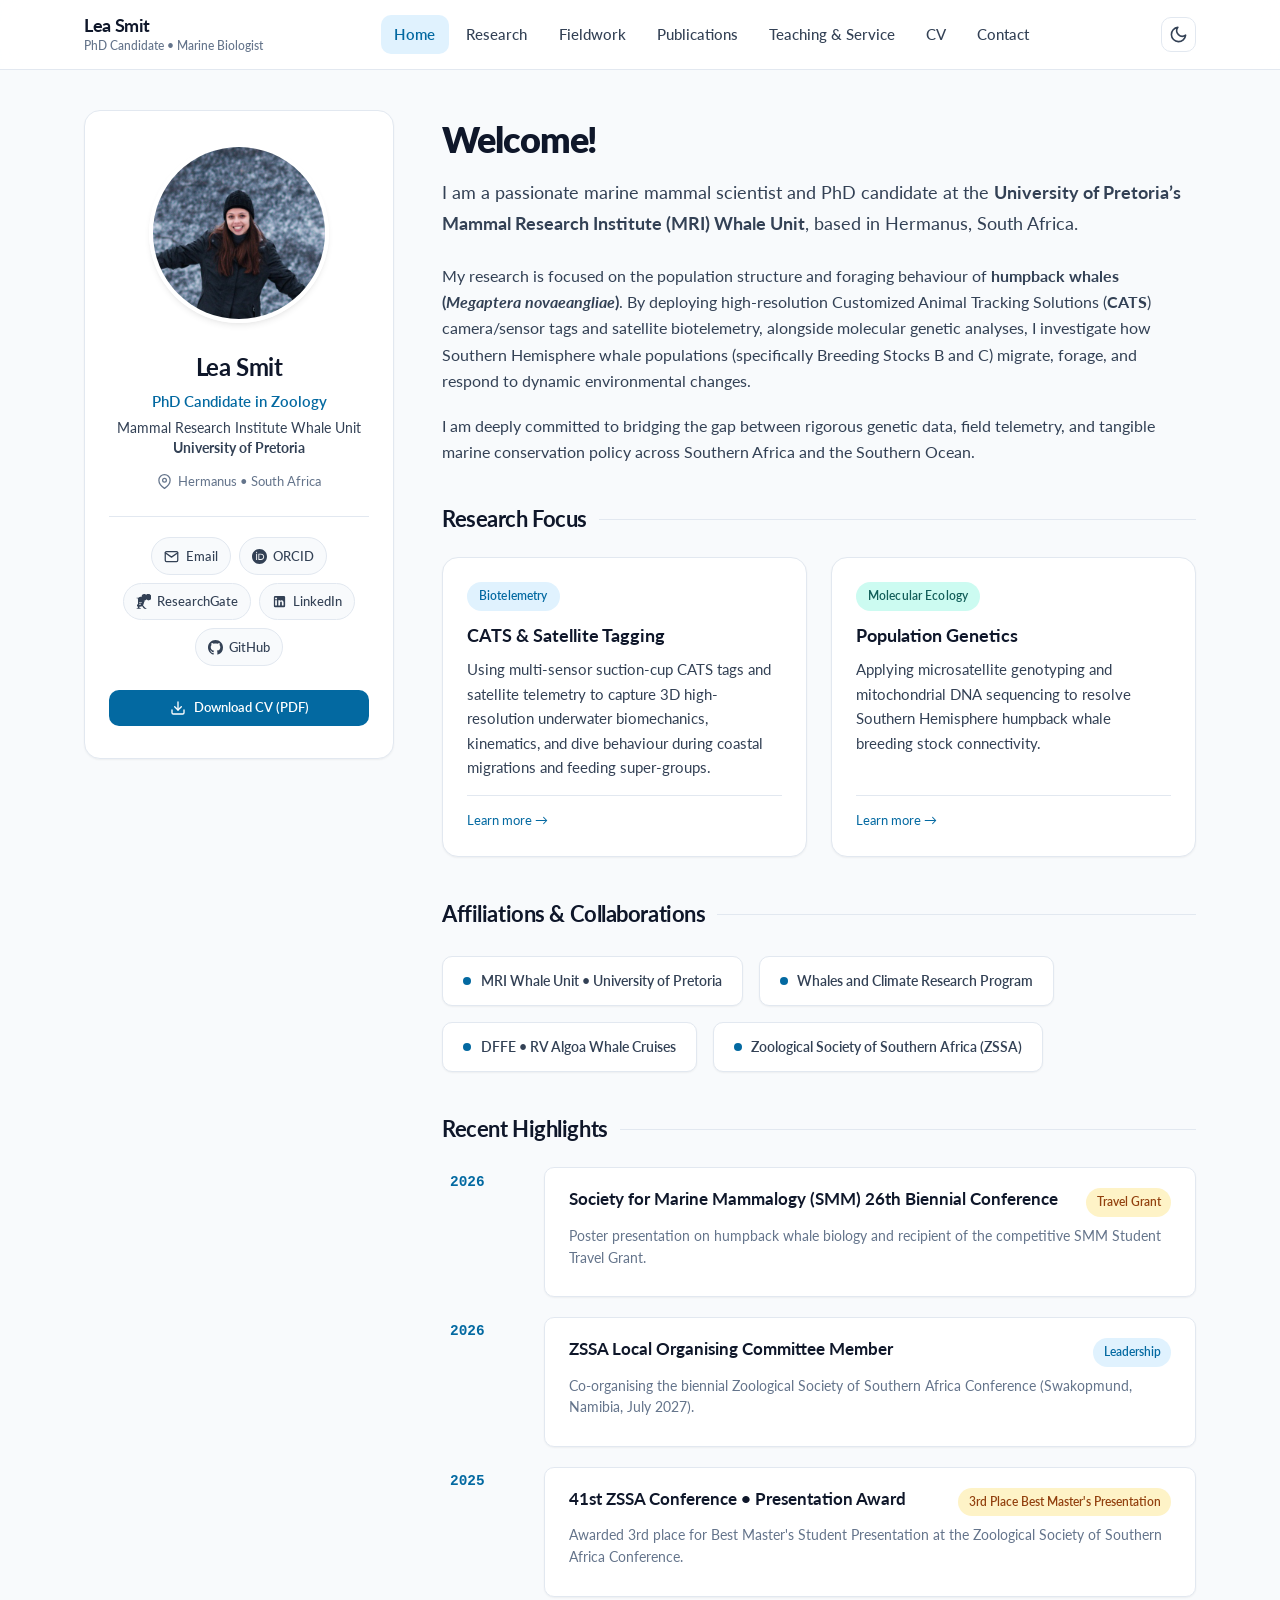
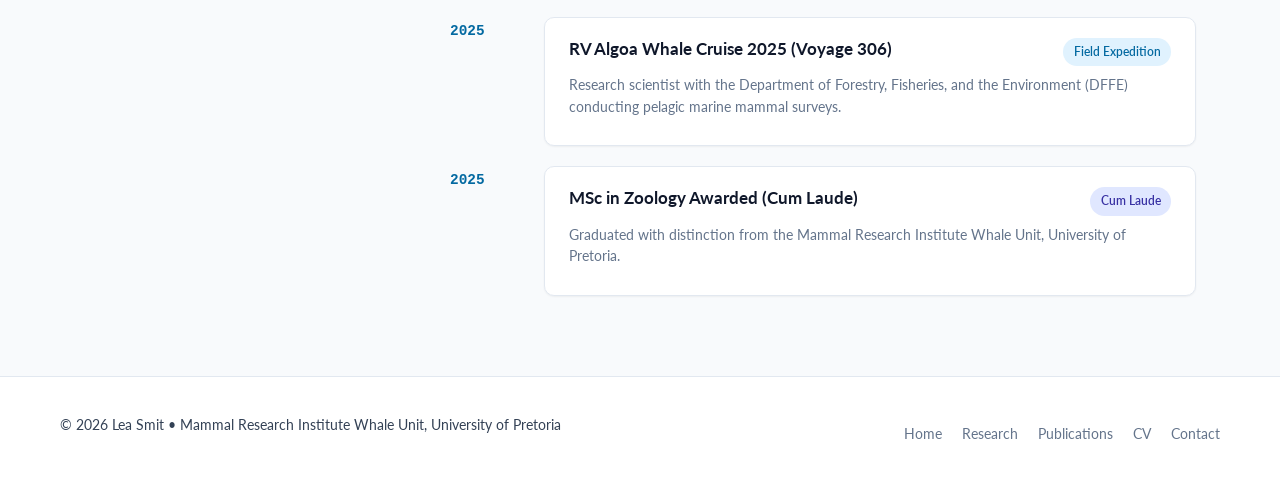
==== commit b67ce31e: "Fix Affiliations & Collaborations layout to appear underneath heading in index.html" ====
--- a/index.html
+++ b/index.html
@@ -160,6 +160,7 @@
               <a href="research.html#genomics">Learn more &rarr;</a>
             </div>
           </div>
+        </div>
 
         <!-- Institutional Affiliations -->
         <h3 class="section-heading">Affiliations &amp; Collaborations</h3>
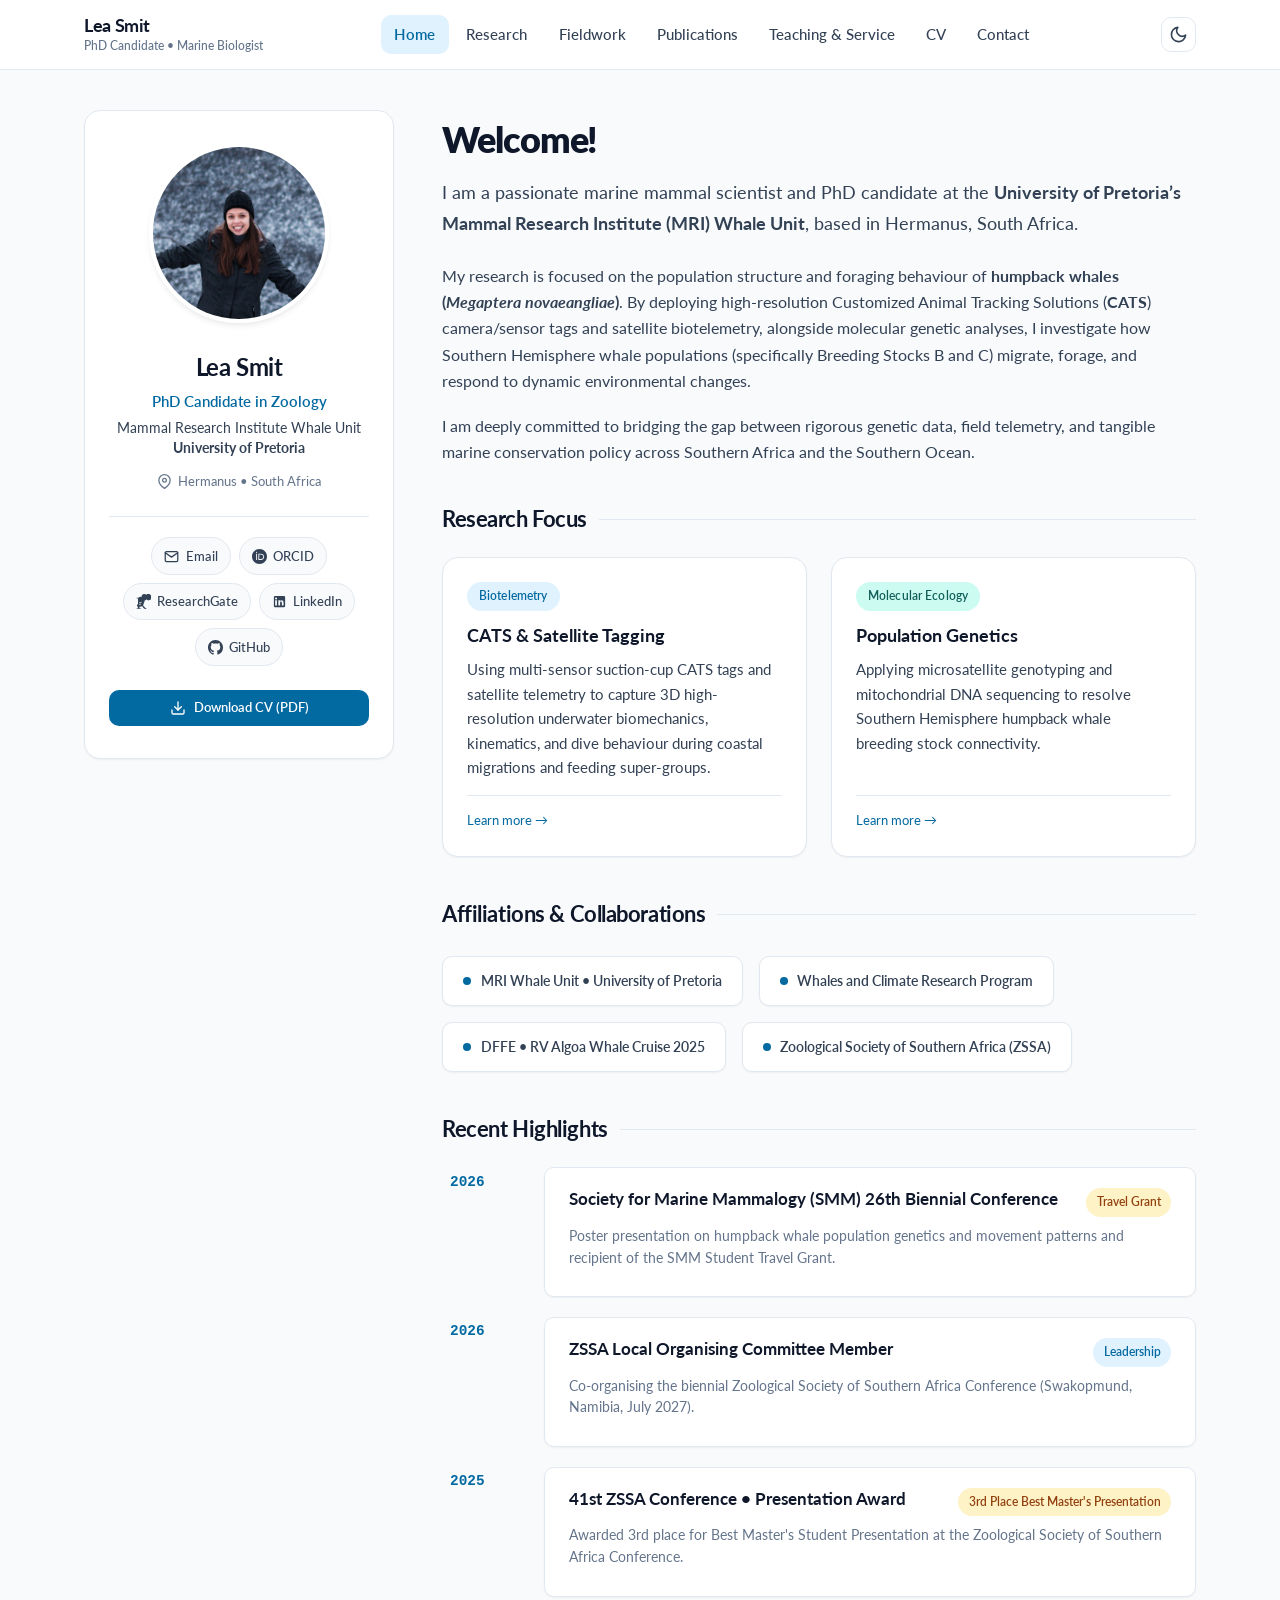
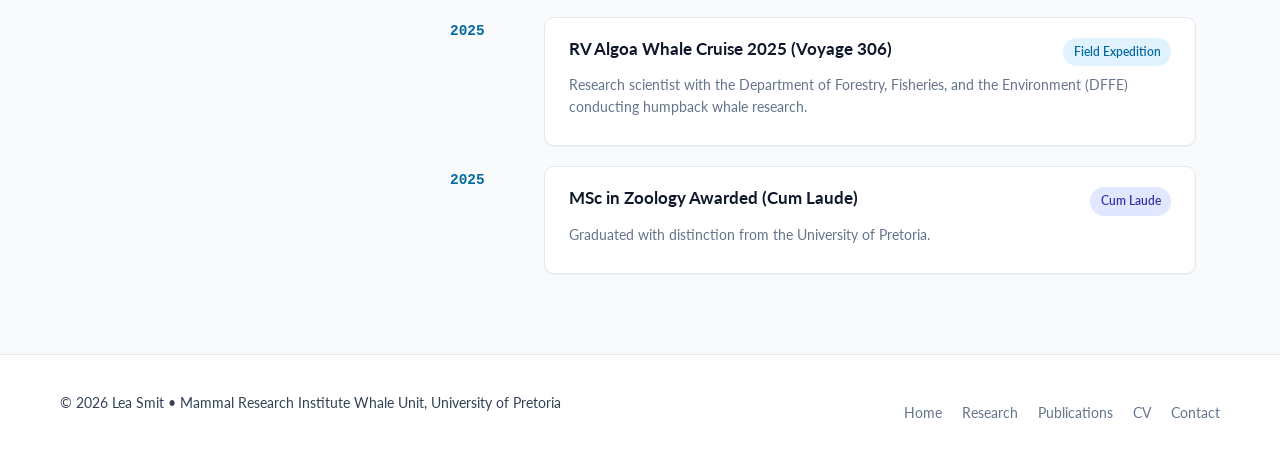
==== commit 18d436d7: "Home page updates" ====
--- a/index.html
+++ b/index.html
@@ -175,7 +175,7 @@
           </div>
           <div class="affiliation-badge">
             <span class="dot"></span>
-            <span>DFFE &bull; RV Algoa Whale Cruises</span>
+            <span>DFFE &bull; RV Algoa Whale Cruise 2025</span>
           </div>
           <div class="affiliation-badge">
             <span class="dot"></span>
@@ -193,7 +193,7 @@
                 <span class="timeline-title">Society for Marine Mammalogy (SMM) 26th Biennial Conference</span>
                 <span class="badge-pill award">Travel Grant</span>
               </div>
-              <p class="timeline-subtitle">Poster presentation on humpback whale biology and recipient of the competitive SMM Student Travel Grant.</p>
+              <p class="timeline-subtitle">Poster presentation on humpback whale population genetics and movement patterns and recipient of the SMM Student Travel Grant.</p>
             </div>
           </div>
 
@@ -226,7 +226,7 @@
                 <span class="timeline-title">RV Algoa Whale Cruise 2025 (Voyage 306)</span>
                 <span class="badge-pill">Field Expedition</span>
               </div>
-              <p class="timeline-subtitle">Research scientist with the Department of Forestry, Fisheries, and the Environment (DFFE) conducting pelagic marine mammal surveys.</p>
+              <p class="timeline-subtitle">Research scientist with the Department of Forestry, Fisheries, and the Environment (DFFE) conducting humpback whale research.</p>
             </div>
           </div>
 
@@ -237,7 +237,7 @@
                 <span class="timeline-title">MSc in Zoology Awarded (Cum Laude)</span>
                 <span class="badge-pill honor">Cum Laude</span>
               </div>
-              <p class="timeline-subtitle">Graduated with distinction from the Mammal Research Institute Whale Unit, University of Pretoria.</p>
+              <p class="timeline-subtitle">Graduated with distinction from the University of Pretoria.</p>
             </div>
           </div>
         </div>
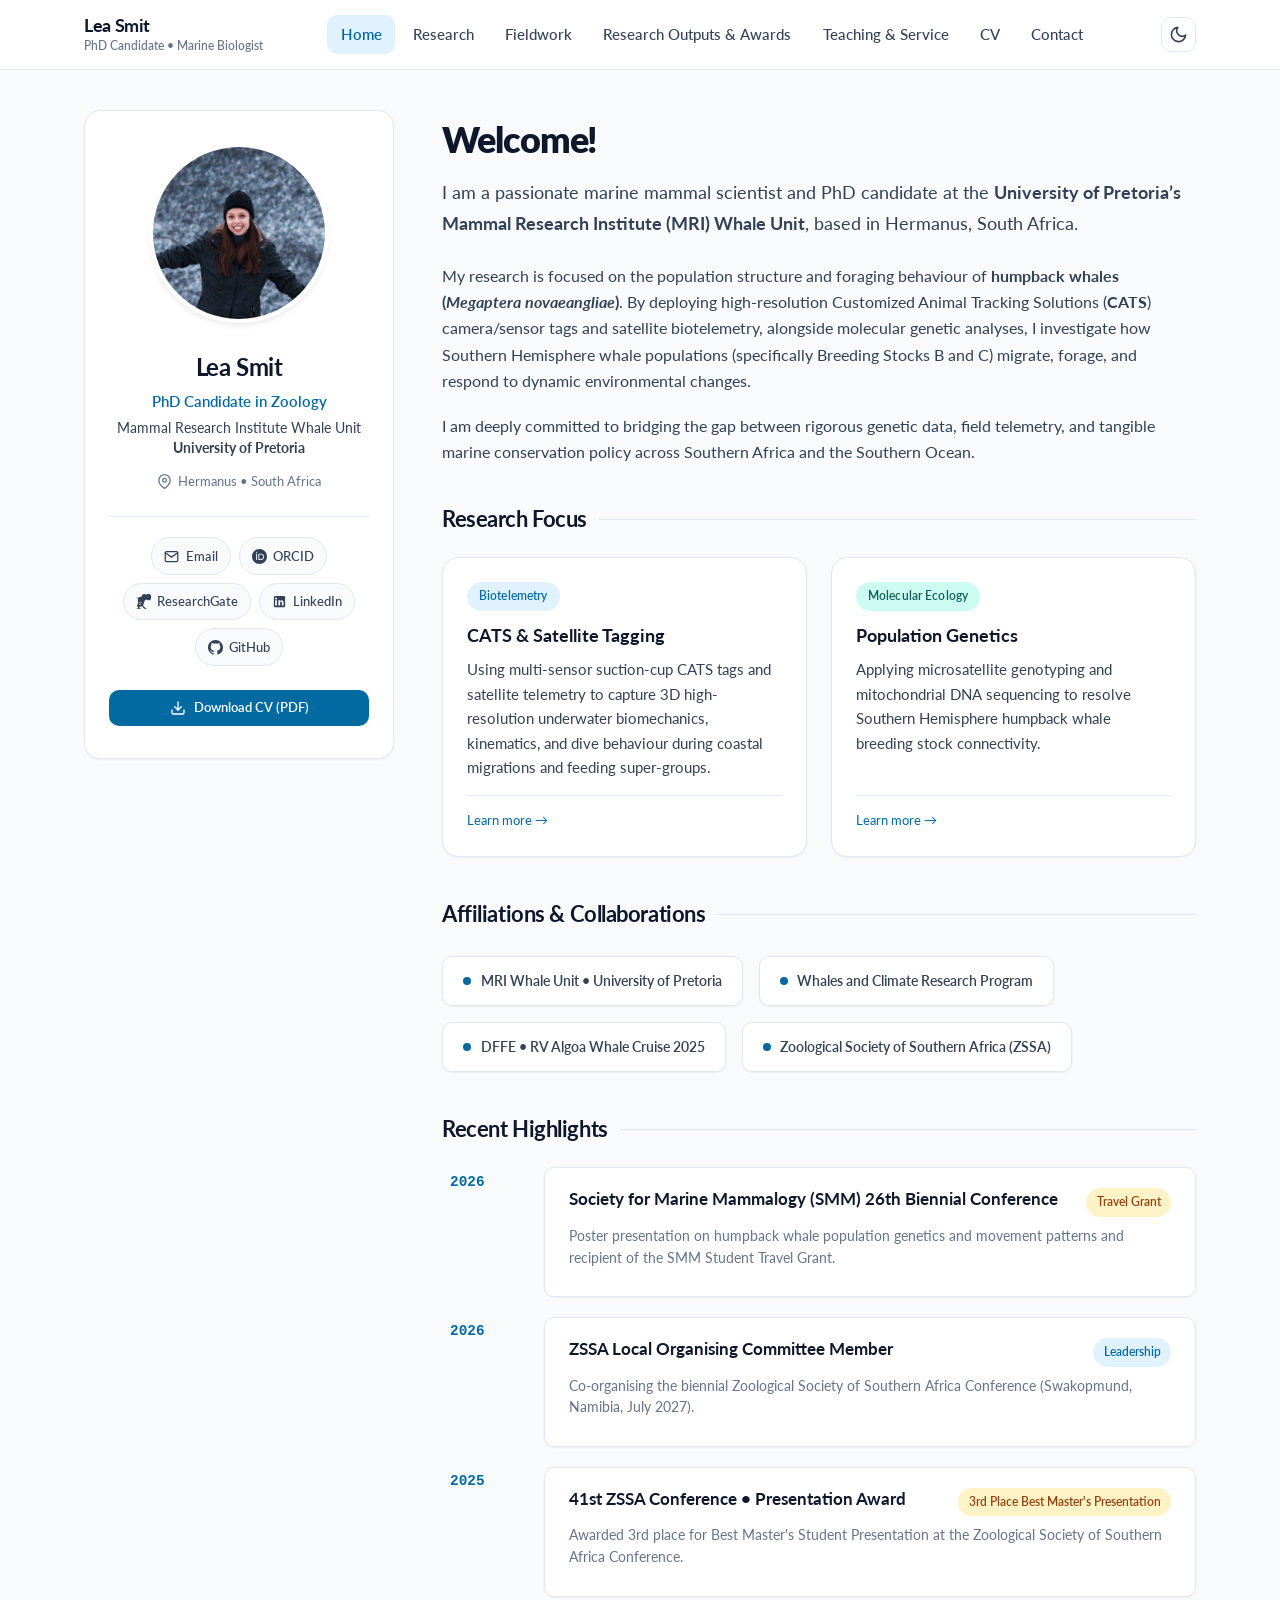
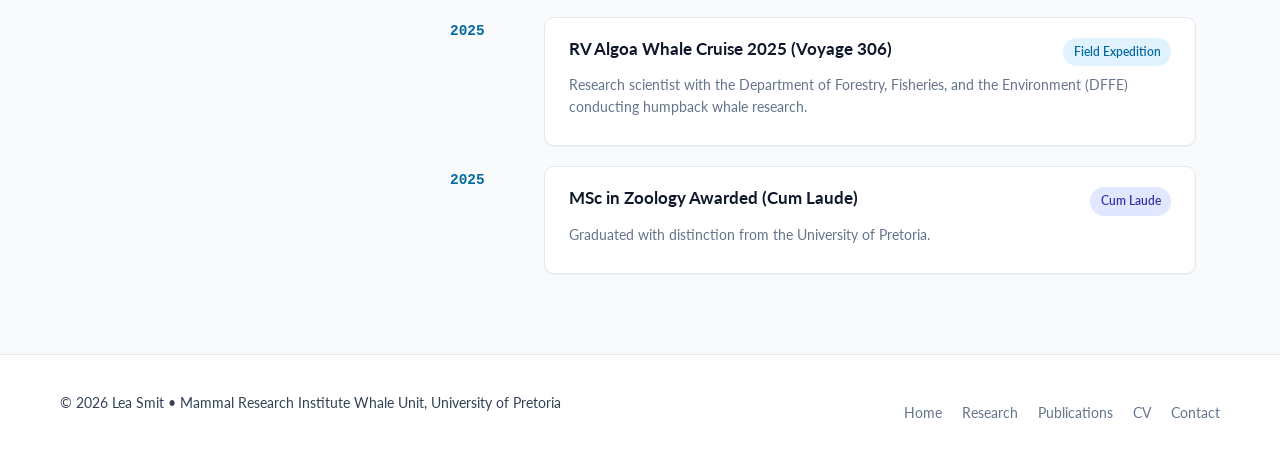
==== commit 3704bfac: "Update research section images with Whale Expedition photos and rename publications nav to Research " ====
--- a/index.html
+++ b/index.html
@@ -26,7 +26,7 @@
         <a href="index.html" class="nav-link">Home</a>
         <a href="research.html" class="nav-link">Research</a>
         <a href="fieldwork.html" class="nav-link">Fieldwork</a>
-        <a href="publications.html" class="nav-link">Publications</a>
+        <a href="publications.html" class="nav-link">Research Outputs &amp; Awards</a>
         <a href="teaching.html" class="nav-link">Teaching &amp; Service</a>
         <a href="cv.html" class="nav-link">CV</a>
         <a href="contact.html" class="nav-link">Contact</a>
@@ -157,7 +157,7 @@
               Applying microsatellite genotyping and mitochondrial DNA sequencing to resolve Southern Hemisphere humpback whale breeding stock connectivity.
             </p>
             <div class="card-meta">
-              <a href="research.html#genomics">Learn more &rarr;</a>
+              <a href="research.html#msc-research">Learn more &rarr;</a>
             </div>
           </div>
         </div>
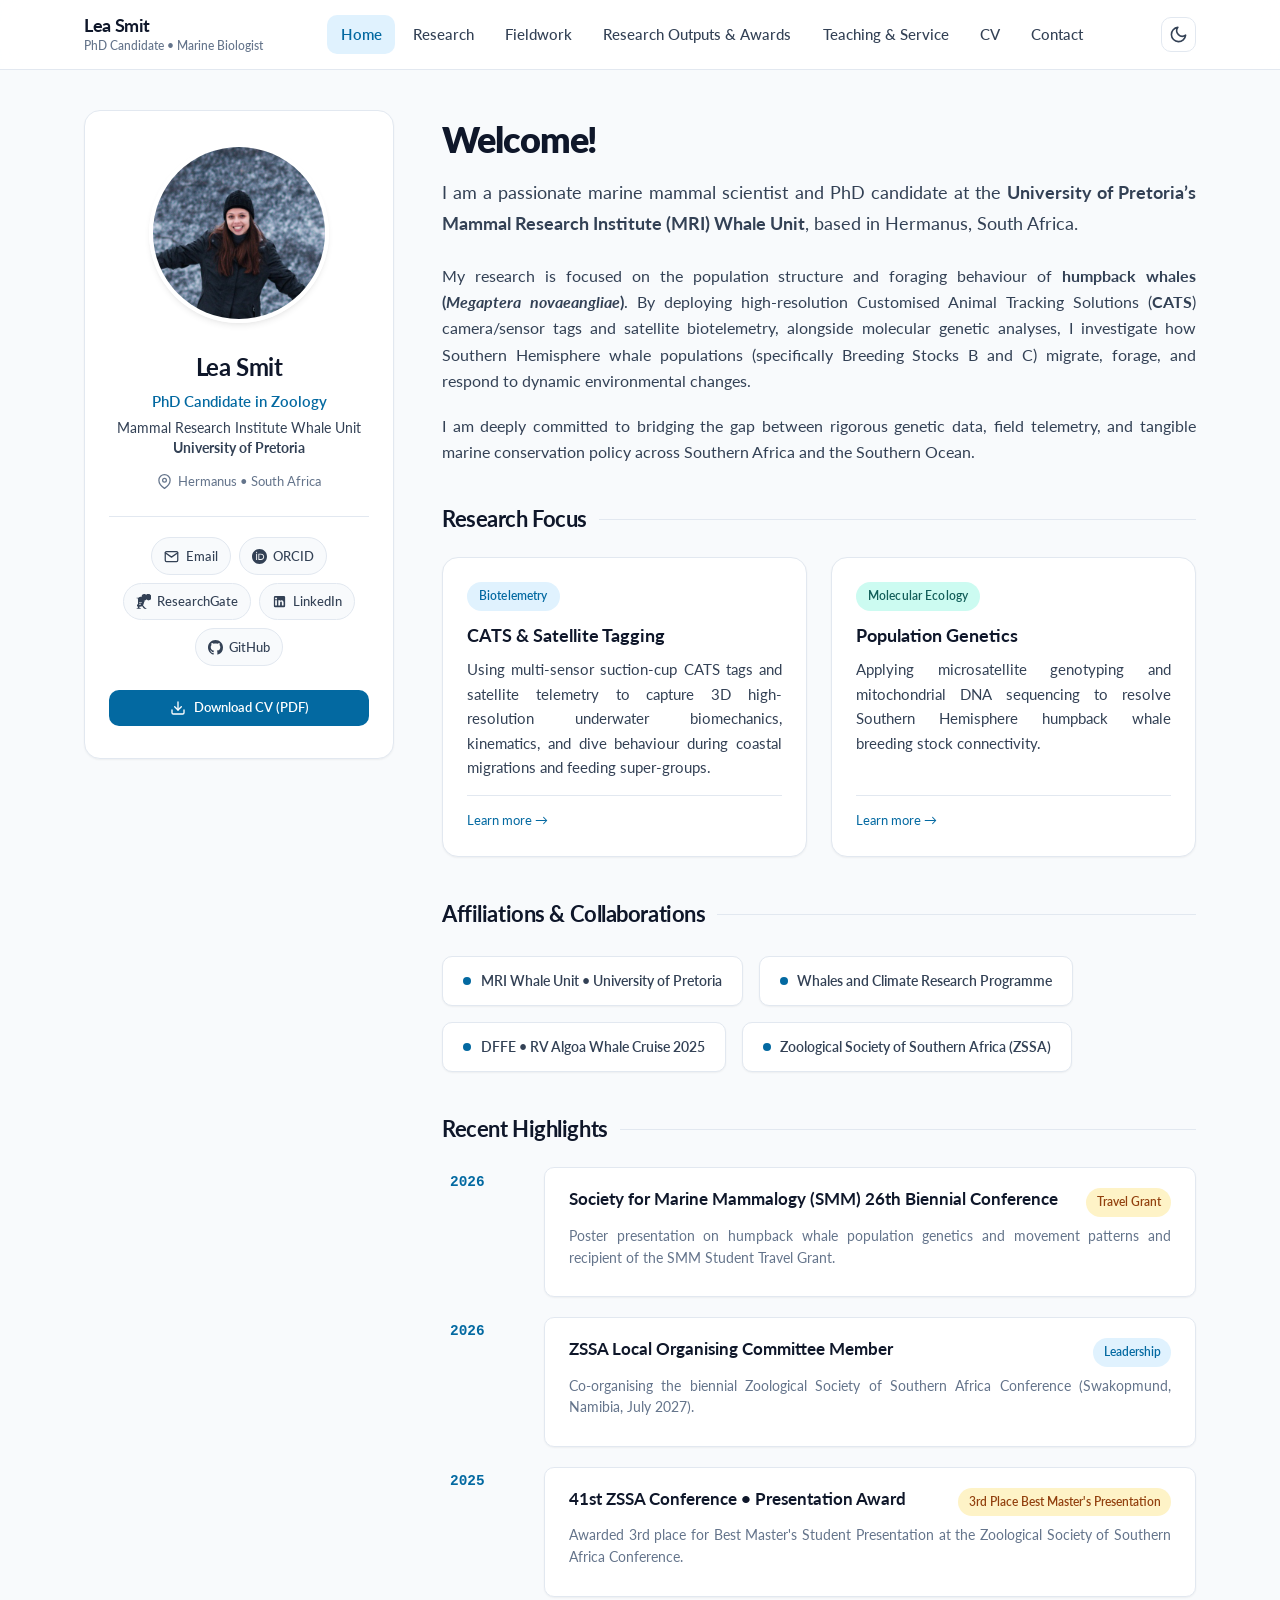
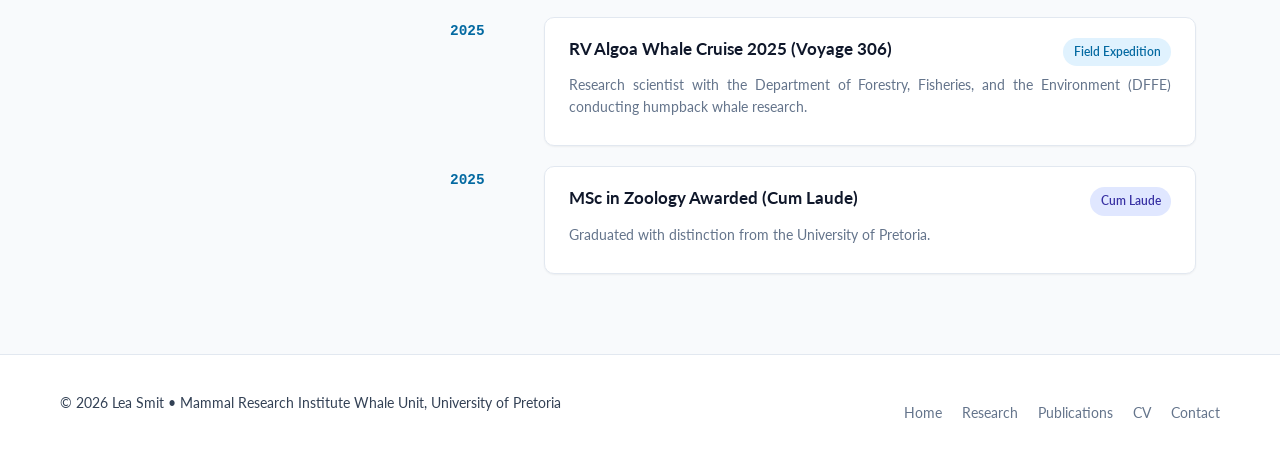
==== commit 07eadec3: "Refine MSc research image bottom alignment and standardise to British English site-wide" ====
--- a/index.html
+++ b/index.html
@@ -129,7 +129,7 @@
         </div>
 
         <p>
-          My research is focused on the population structure and foraging behaviour of <strong>humpback whales (<em>Megaptera novaeangliae</em>)</strong>. By deploying high-resolution Customized Animal Tracking Solutions (<strong>CATS</strong>) camera/sensor tags and satellite biotelemetry, alongside molecular genetic analyses, I investigate how Southern Hemisphere whale populations (specifically Breeding Stocks B and C) migrate, forage, and respond to dynamic environmental changes.
+          My research is focused on the population structure and foraging behaviour of <strong>humpback whales (<em>Megaptera novaeangliae</em>)</strong>. By deploying high-resolution Customised Animal Tracking Solutions (<strong>CATS</strong>) camera/sensor tags and satellite biotelemetry, alongside molecular genetic analyses, I investigate how Southern Hemisphere whale populations (specifically Breeding Stocks B and C) migrate, forage, and respond to dynamic environmental changes.
         </p>
 
         <p>
@@ -171,7 +171,7 @@
           </div>
           <div class="affiliation-badge">
             <span class="dot"></span>
-            <span>Whales and Climate Research Program</span>
+            <span>Whales and Climate Research Programme</span>
           </div>
           <div class="affiliation-badge">
             <span class="dot"></span>
--- a/assets/css/style.css
+++ b/assets/css/style.css
@@ -311,6 +311,7 @@
   color: var(--primary);
   margin-bottom: 0.5rem;
   line-height: 1.35;
+  text-align: center;
 }
 
 .profile-affiliation {
@@ -318,6 +319,7 @@
   color: var(--text-secondary);
   line-height: 1.45;
   margin-bottom: 0.75rem;
+  text-align: center;
 }
 
 .profile-location {
@@ -421,6 +423,16 @@
   line-height: 1.65;
   margin-bottom: 1.15rem;
   color: var(--text-secondary);
+  text-align: justify;
+  text-justify: inter-word;
+  hyphens: auto;
+}
+
+/* Floated image layout for text wrap */
+.clearfix::after {
+  content: "";
+  display: table;
+  clear: both;
 }
 
 /* ==========================================================================
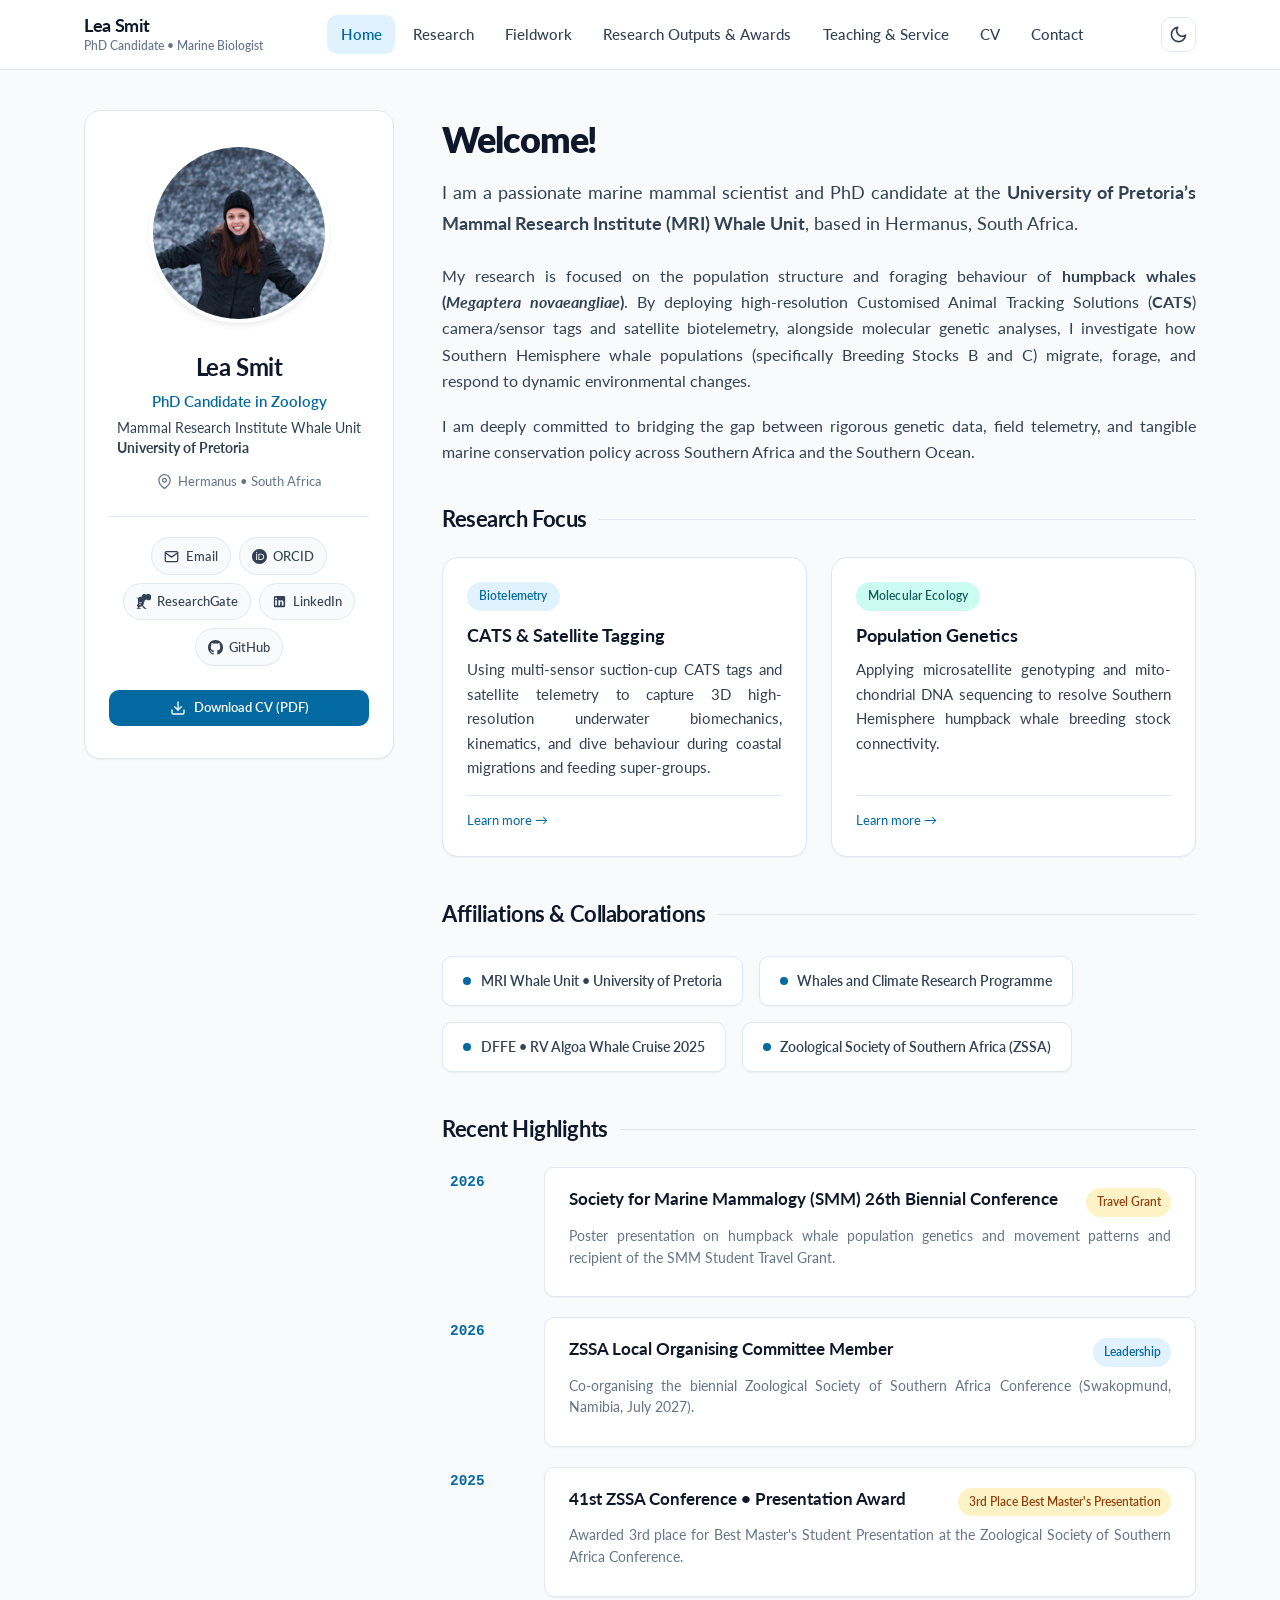
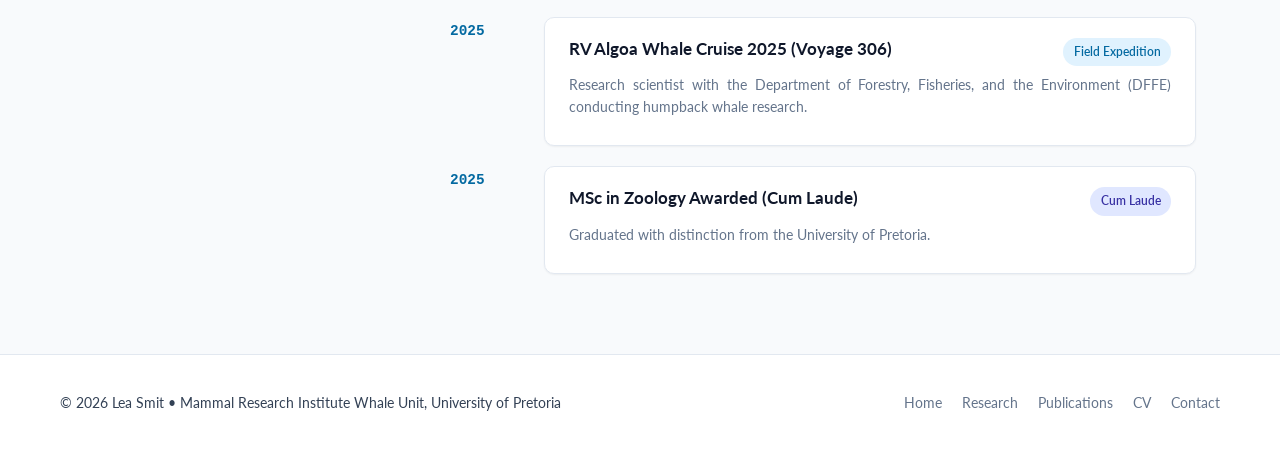
==== commit 5fecd4b9: "Enable site-wide hyphenation with justified text alignment across all browsers" ====
--- a/index.html
+++ b/index.html
@@ -1,5 +1,5 @@
 <!DOCTYPE html>
-<html lang="en">
+<html lang="en-GB">
 <head>
   <meta charset="UTF-8">
   <meta name="viewport" content="width=device-width, initial-scale=1.0">
@@ -154,7 +154,7 @@
             <span class="card-tag teal">Molecular Ecology</span>
             <h4 class="card-title">Population Genetics</h4>
             <p class="card-body">
-              Applying microsatellite genotyping and mitochondrial DNA sequencing to resolve Southern Hemisphere humpback whale breeding stock connectivity.
+              Applying micro&shy;satel&shy;lite genotyping and mito&shy;chondrial DNA sequencing to resolve Southern Hemisphere humpback whale breeding stock connectivity.
             </p>
             <div class="card-meta">
               <a href="research.html#msc-research">Learn more &rarr;</a>
--- a/assets/css/style.css
+++ b/assets/css/style.css
@@ -101,6 +101,10 @@
   flex-direction: column;
   transition: background-color 0.3s ease, color 0.3s ease;
   -webkit-font-smoothing: antialiased;
+  -webkit-hyphens: auto;
+  -moz-hyphens: auto;
+  -ms-hyphens: auto;
+  hyphens: auto;
 }
 
 a {
@@ -325,6 +329,8 @@
 .profile-location {
   display: inline-flex;
   align-items: center;
+  justify-content: center;
+  text-align: center;
   gap: 0.35rem;
   font-size: 0.825rem;
   color: var(--text-muted);
@@ -392,6 +398,7 @@
   font-size: 1.1rem;
   color: var(--text-muted);
   max-width: 760px;
+  text-align: left;
 }
 
 .section-heading {
@@ -425,7 +432,28 @@
   color: var(--text-secondary);
   text-align: justify;
   text-justify: inter-word;
+  text-align-last: left;
+  -webkit-hyphens: auto;
+  -moz-hyphens: auto;
+  -ms-hyphens: auto;
   hyphens: auto;
+}
+
+/* Headings, tags, badges, and interface controls should never hyphenate */
+h1, h2, h3, h4, h5, h6,
+.nav-links,
+.card-tag,
+.badge-pill,
+.skill-tag,
+.btn,
+.profile-title,
+.profile-affiliation,
+.profile-location,
+.site-footer {
+  -webkit-hyphens: none;
+  -moz-hyphens: none;
+  -ms-hyphens: none;
+  hyphens: none;
 }
 
 /* Floated image layout for text wrap */
@@ -791,6 +819,11 @@
   color: var(--text-muted);
 }
 
+.site-footer p {
+  text-align: left;
+  margin-bottom: 0;
+}
+
 .footer-container {
   max-width: var(--max-width);
   margin: 0 auto;
